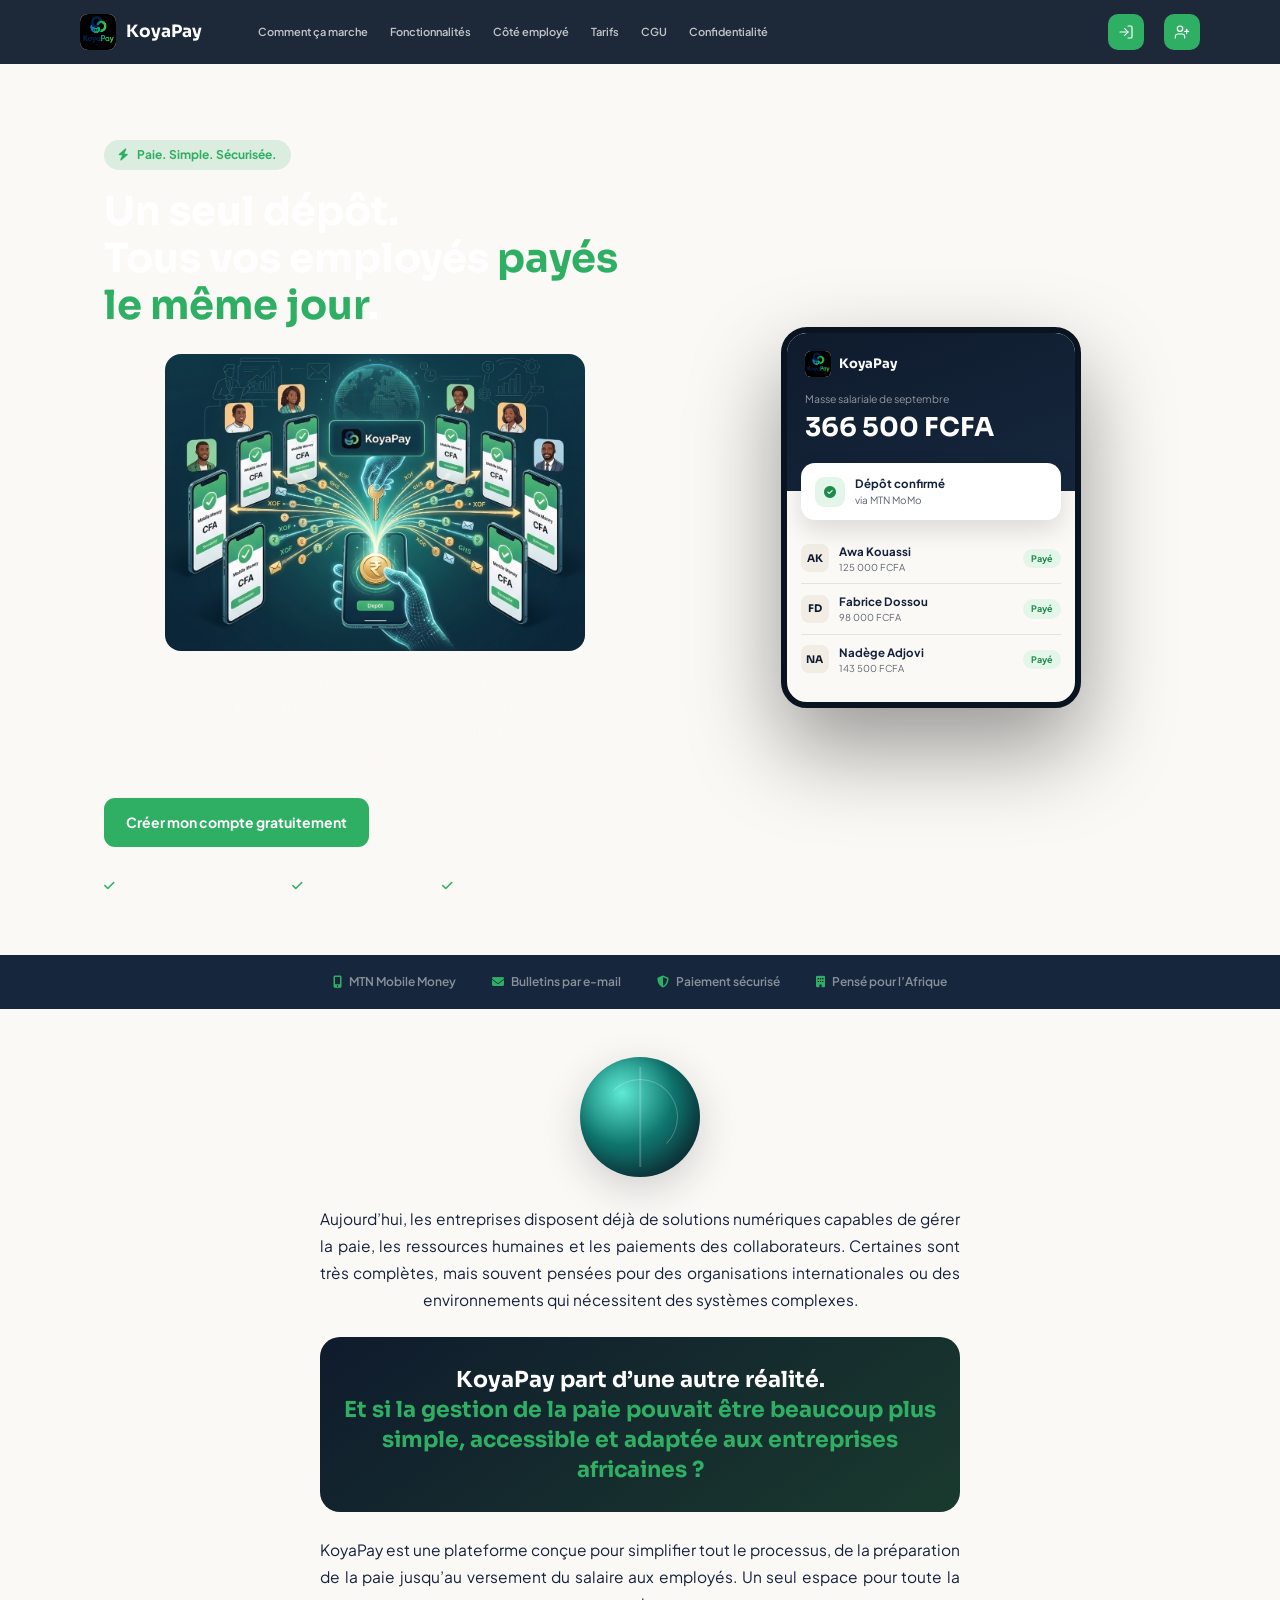
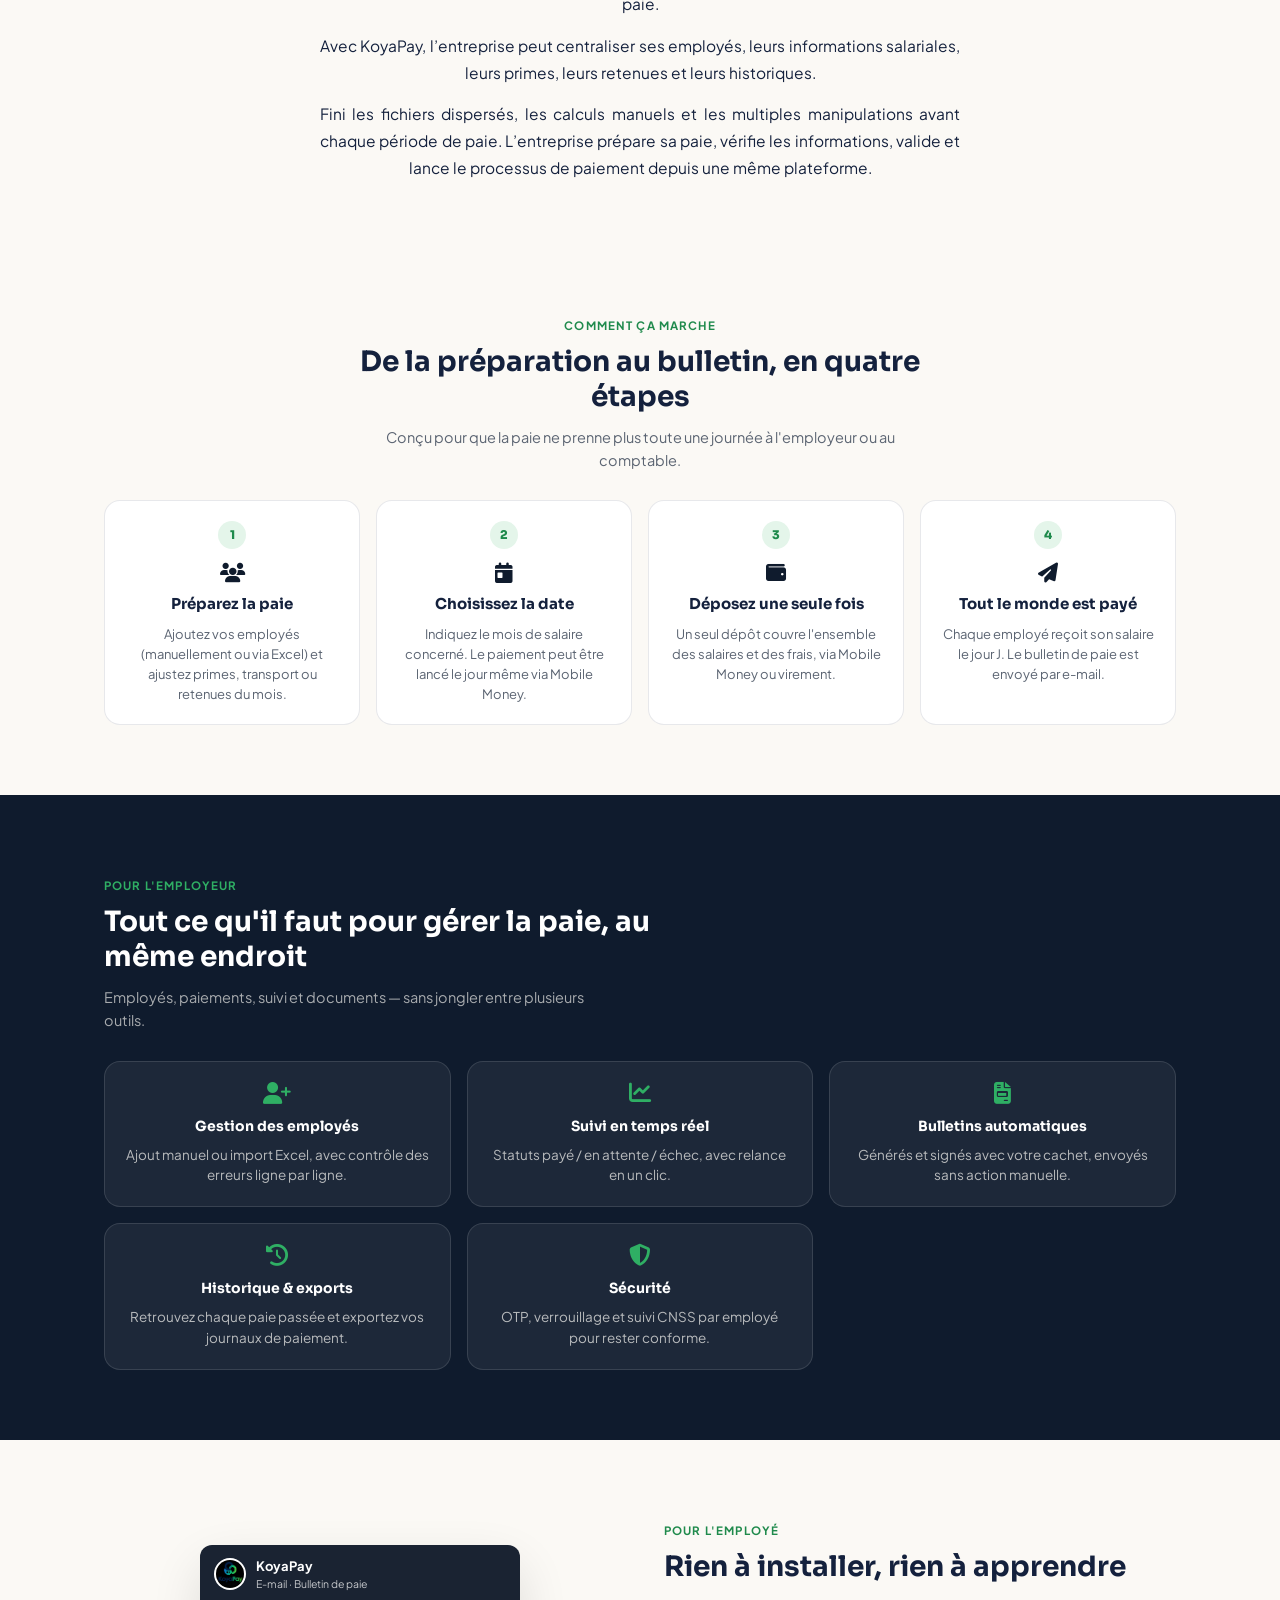
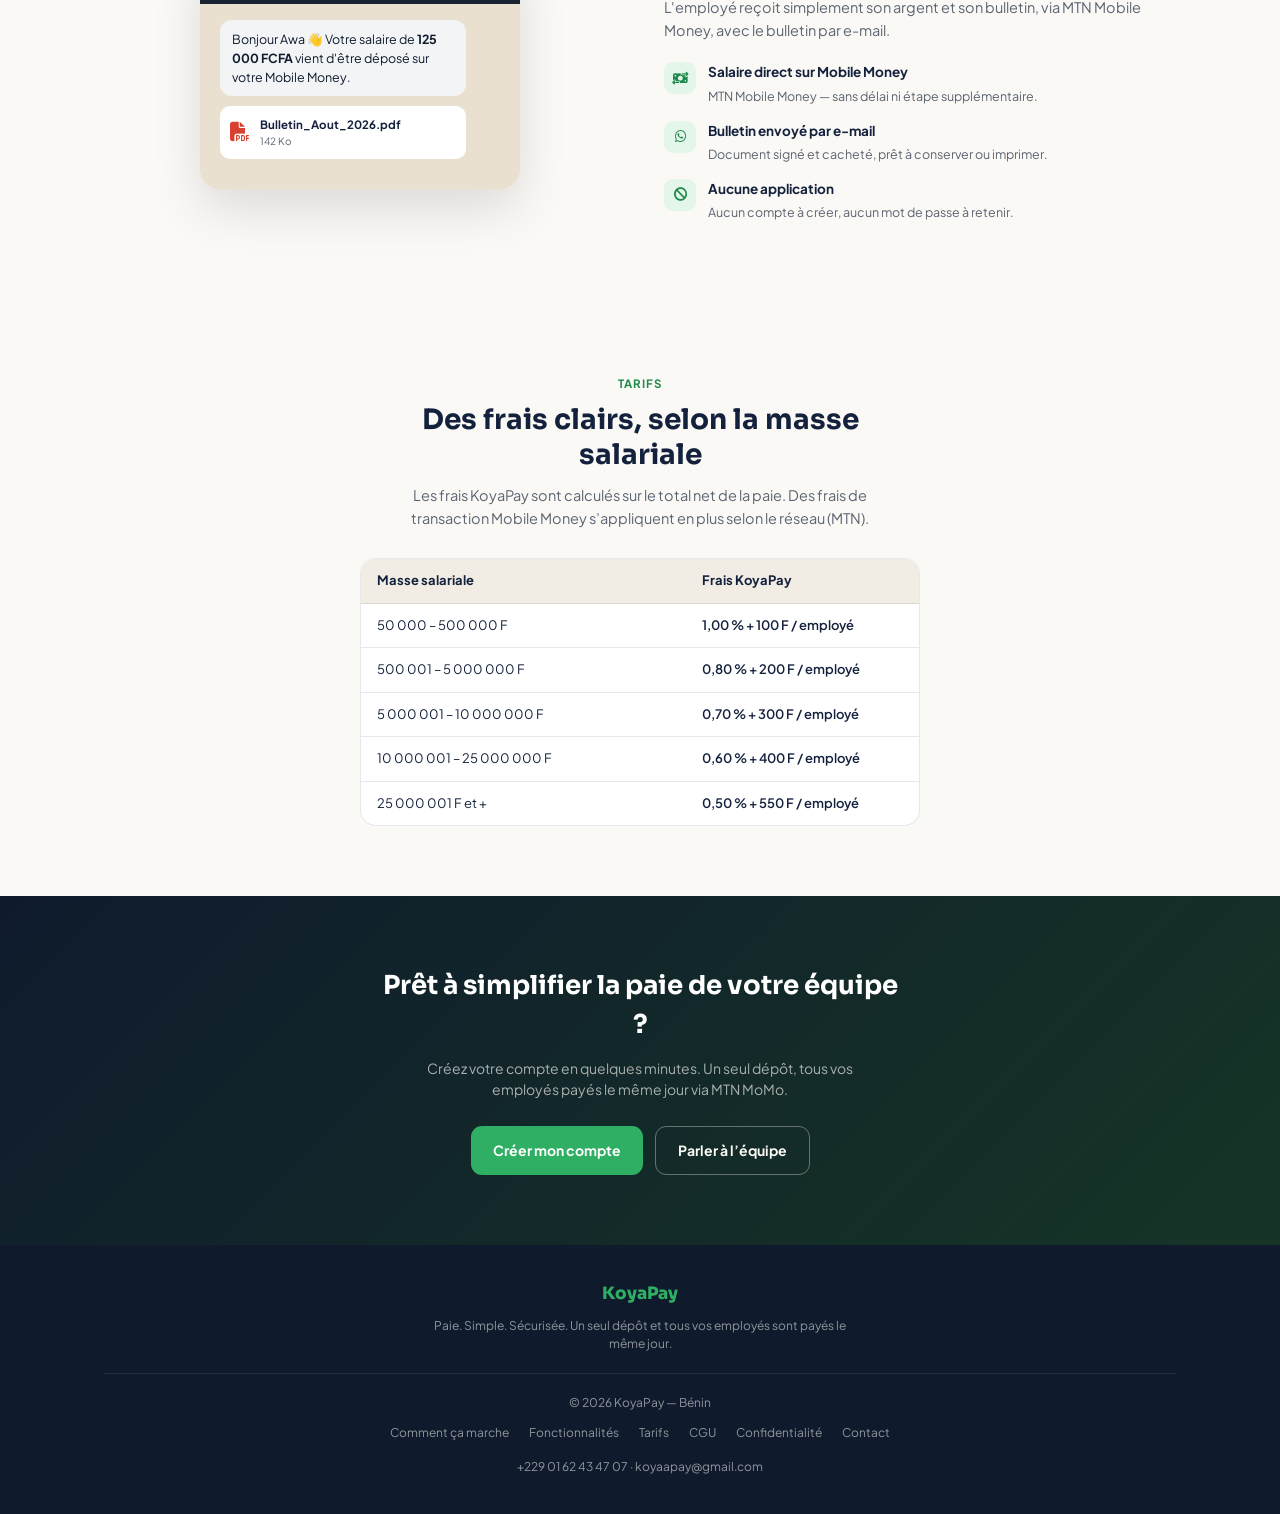
==== index.html @ 44293cdc "index.html" ====
<!DOCTYPE html>
<html lang="fr">
<head>
<meta charset="UTF-8">
<meta name="viewport" content="width=device-width, initial-scale=1.0">
<title>KoyaPay — Paie. Simple. Sécurisée. | Bénin</title>
<meta name="description" content="Un seul dépôt et tous vos employés sont payés le même jour sur Mobile Money. Bulletins de paie envoyés automatiquement par e-mail. MTN, Moov, Celtiis.">
<meta name="theme-color" content="#0F1B2D">
<meta property="og:title" content="KoyaPay — Paie. Simple. Sécurisée.">
<meta property="og:description" content="Un seul dépôt et tous vos employés sont payés le même jour. Bulletin envoyé automatiquement par e-mail.">
<link rel="preconnect" href="https://fonts.googleapis.com">
<link rel="preconnect" href="https://fonts.gstatic.com" crossorigin>
<link href="https://fonts.googleapis.com/css2?family=Plus+Jakarta+Sans:wght@400;500;600;700;800&family=Sora:wght@500;600;700;800&display=swap" rel="stylesheet">
<link rel="stylesheet" href="https://cdnjs.cloudflare.com/ajax/libs/font-awesome/6.5.1/css/all.min.css">
<link rel="stylesheet" href="style.css">
</head>
<body>
<header>
  <div class="wrap nav-row">
    <a href="#" class="nav-brand"><img src="[data-uri]" alt="KoyaPay" class="logo-img"><span>KoyaPay</span></a>
    <nav class="nav-links">
      <a href="#comment">Comment ça marche</a>
      <a href="#fonctionnalites">Fonctionnalités</a>
      <a href="#employes">Côté employé</a>
      <a href="#tarifs">Tarifs</a>
        <a href="https://koyapayapp.vercel.app/cgu">CGU</a>
        <a href="https://koyapayapp.vercel.app/confidentialite">Confidentialité</a>
    </nav>
        <div class="nav-actions">
      <a href="https://koyapayapp.vercel.app/login" class="nav-icon-link" title="Se connecter">
        <svg class="nav-svg" width="16" height="16" viewBox="0 0 24 24" fill="none" stroke="currentColor" stroke-width="1.8" stroke-linecap="round" stroke-linejoin="round" aria-hidden="true">
          <path d="M15 3h4a2 2 0 0 1 2 2v14a2 2 0 0 1-2 2h-4"/>
          <polyline points="10 17 15 12 10 7"/>
          <line x1="15" y1="12" x2="3" y2="12"/>
        </svg>
        <span class="nav-icon-label">Se connecter</span>
      </a>
      <a href="https://koyapayapp.vercel.app/register" class="nav-icon-link" title="Créer un compte">
        <svg class="nav-svg" width="16" height="16" viewBox="0 0 24 24" fill="none" stroke="currentColor" stroke-width="1.8" stroke-linecap="round" stroke-linejoin="round" aria-hidden="true">
          <path d="M16 21v-2a4 4 0 0 0-4-4H6a4 4 0 0 0-4 4v2"/>
          <circle cx="9" cy="7" r="4"/>
          <line x1="19" y1="8" x2="19" y2="14"/>
          <line x1="22" y1="11" x2="16" y2="11"/>
        </svg>
        <span class="nav-icon-label">Créer un compte</span>
      </a>
    </div>
    <button class="burger" id="burgerBtn" aria-label="Menu"><i class="fa-solid fa-bars"></i></button>
  </div>
    <div class="mobile-nav" id="mobileNav">
    <a href="#comment" onclick="closeMobile()">Comment ça marche</a>
    <a href="#fonctionnalites" onclick="closeMobile()">Fonctionnalités</a>
    <a href="#employes" onclick="closeMobile()">Côté employé</a>
    <a href="#tarifs" onclick="closeMobile()">Tarifs</a>
    <a href="https://koyapayapp.vercel.app/cgu" onclick="closeMobile()">CGU</a>
    <a href="https://koyapayapp.vercel.app/confidentialite" onclick="closeMobile()">Confidentialité</a>
    <a href="https://koyapayapp.vercel.app/login" onclick="closeMobile()" class="mobile-icon-link">→ Se connecter</a>
    <a href="https://koyapayapp.vercel.app/register" onclick="closeMobile()" class="mobile-icon-link">+ Créer un compte</a>
  </div>
</header>

<section class="hero">
  <div class="wrap">
    <div class="hero-grid">
      <div>
        <div class="hero-eyebrow"><i class="fa-solid fa-bolt"></i> Paie. Simple. Sécurisée.</div>
        <h1>Un seul dépôt.<br>Tous vos employés <span>payés le même jour</span>.</h1>
        <img src="photoh.jpg" alt="KoyaPay" class="hero-photo"/>
        <p class="lead">KoyaPay simplifie radicalement le paiement des salaires : déposez une seule fois la masse salariale, et chaque employé reçoit son argent sur Mobile Money — avec son bulletin de paie envoyé automatiquement par e-mail.</p>
        <div class="hero-actions">
          <a href="https://koyapayapp.vercel.app/register" class="btn btn-primary">Créer mon compte gratuitement</a>
          <a href="#comment" class="btn btn-outline"><i class="fa-solid fa-play"></i> Voir comment ça marche</a>
        </div>
        <div class="hero-trust">
          <span><i class="fa-solid fa-check"></i> Aucune app côté employé</span>
          <span><i class="fa-solid fa-check"></i> MTN, Moov &amp; Celtiis</span>
          <span><i class="fa-solid fa-check"></i> Bulletins signés auto</span>
        </div>
      </div>
      <div>
        <div class="phone-mock">
          <div class="pm-top">
            <div class="pm-logo"><img src="[data-uri]" alt="" class="logo-img sm"><span>KoyaPay</span></div>
            <div class="pm-label">Masse salariale de septembre</div>
            <div class="pm-amount">366 500 FCFA</div>
          </div>
          <div class="pm-card"><i class="fa-solid fa-circle-check"></i><div><div class="n">Dépôt confirmé</div><div class="s">via MTN MoMo</div></div></div>
          <div class="pm-list">
            <div class="pm-row"><div class="av">AK</div><div class="info"><div class="n">Awa Kouassi</div><div class="s">125 000 FCFA</div></div><span class="pm-badge">Payé</span></div>
            <div class="pm-row"><div class="av">FD</div><div class="info"><div class="n">Fabrice Dossou</div><div class="s">98 000 FCFA</div></div><span class="pm-badge">Payé</span></div>
            <div class="pm-row"><div class="av">NA</div><div class="info"><div class="n">Nadège Adjovi</div><div class="s">143 500 FCFA</div></div><span class="pm-badge">Payé</span></div>
          </div>
        </div>
      </div>
    </div>
  </div>
</section>

<div class="strip">
  <div class="wrap strip-row">
    <span><i class="fa-solid fa-mobile-screen-button"></i> MTN Mobile Money</span>
    <span><i class="fa-solid fa-envelope"></i> Bulletins par e-mail</span>
    <span><i class="fa-solid fa-shield-halved"></i> Paiement sécurisé</span>
    <span><i class="fa-solid fa-building"></i> Pensé pour l’Afrique</span>
  </div>
</div>


<section class="vision" id="projet">
  <div class="wrap">
    <div class="vision-inner">
      <div class="vision-globe" aria-hidden="true"></div>
      <p class="v-block" data-v="1">Aujourd’hui, les entreprises disposent déjà de solutions numériques capables de gérer la paie, les ressources humaines et les paiements des collaborateurs. Certaines sont très complètes, mais souvent pensées pour des organisations internationales ou des environnements qui nécessitent des systèmes complexes.</p>
      <div class="vision-banner reveal">
        <h3>KoyaPay part d’une autre réalité.<br><span>Et si la gestion de la paie pouvait être beaucoup plus simple, accessible et adaptée aux entreprises africaines ?</span></h3>
      </div>
      <p class="v-block" data-v="2">KoyaPay est une plateforme conçue pour simplifier tout le processus, de la préparation de la paie jusqu’au versement du salaire aux employés. Un seul espace pour toute la paie.</p>
      <p class="v-block" data-v="3">Avec KoyaPay, l’entreprise peut centraliser ses employés, leurs informations salariales, leurs primes, leurs retenues et leurs historiques.</p>
      <p class="v-block" data-v="4">Fini les fichiers dispersés, les calculs manuels et les multiples manipulations avant chaque période de paie. L’entreprise prépare sa paie, vérifie les informations, valide et lance le processus de paiement depuis une même plateforme.</p>
    </div>
  </div>
</section>

<section id="comment">
  <div class="wrap">
    <p class="eyebrow">Comment ça marche</p>
    <h2 class="section-title">De la préparation au bulletin, en quatre étapes</h2>
    <p class="section-sub">Conçu pour que la paie ne prenne plus toute une journée à l'employeur ou au comptable.</p>
    <div class="steps">
      <div class="step-card reveal"><div class="step-num">1</div><i class="fa-solid fa-users big"></i><h3>Préparez la paie</h3><p>Ajoutez vos employés (manuellement ou via Excel) et ajustez primes, transport ou retenues du mois.</p></div>
      <div class="step-card reveal"><div class="step-num">2</div><i class="fa-solid fa-calendar-day big"></i><h3>Choisissez la date</h3><p>Indiquez le mois de salaire concerné. Le paiement peut être lancé le jour même via Mobile Money.</p></div>
      <div class="step-card reveal"><div class="step-num">3</div><i class="fa-solid fa-wallet big"></i><h3>Déposez une seule fois</h3><p>Un seul dépôt couvre l'ensemble des salaires et des frais, via Mobile Money ou virement.</p></div>
      <div class="step-card reveal"><div class="step-num">4</div><i class="fa-solid fa-paper-plane big"></i><h3>Tout le monde est payé</h3><p>Chaque employé reçoit son salaire le jour J. Le bulletin de paie est envoyé par e-mail.</p></div>
    </div>
  </div>
</section>

<section class="features-band" id="fonctionnalites">
  <div class="wrap">
    <p class="eyebrow">Pour l'employeur</p>
    <h2 class="section-title">Tout ce qu'il faut pour gérer la paie, au même endroit</h2>
    <p class="section-sub">Employés, paiements, suivi et documents — sans jongler entre plusieurs outils.</p>
    <div class="feat-grid">
      <div class="feat-card reveal"><i class="fa-solid fa-user-plus"></i><h3>Gestion des employés</h3><p>Ajout manuel ou import Excel, avec contrôle des erreurs ligne par ligne.</p></div>
      <div class="feat-card reveal"><i class="fa-solid fa-chart-line"></i><h3>Suivi en temps réel</h3><p>Statuts payé / en attente / échec, avec relance en un clic.</p></div>
      <div class="feat-card reveal"><i class="fa-solid fa-file-invoice"></i><h3>Bulletins automatiques</h3><p>Générés et signés avec votre cachet, envoyés sans action manuelle.</p></div>
      <div class="feat-card reveal"><i class="fa-solid fa-clock-rotate-left"></i><h3>Historique &amp; exports</h3><p>Retrouvez chaque paie passée et exportez vos journaux de paiement.</p></div>
      <div class="feat-card reveal"><i class="fa-solid fa-shield-halved"></i><h3>Sécurité</h3><p>OTP, verrouillage et suivi CNSS par employé pour rester conforme.</p></div>
      
    </div>
  </div>
</section>

<section class="employee-section" id="employes">
  <div class="wrap">
    <div class="reveal">
      <div class="wa-mock email-mock">
        <div class="wh"><img src="[data-uri]" alt="" class="logo-img lg" style="background:#fff;border-radius:50%;padding:2px;"><div><div class="n">KoyaPay</div><div class="s">E-mail · Bulletin de paie</div></div></div>
        <div class="wa-body2">
          <div class="wa-bubble">Bonjour Awa 👋 Votre salaire de <strong>125 000 FCFA</strong> vient d'être déposé sur votre Mobile Money.</div>
          <div class="wa-doc"><i class="fa-solid fa-file-pdf"></i><div><div class="n">Bulletin_Aout_2026.pdf</div><div class="s">142 Ko</div></div></div>
        </div>
      </div>
    </div>
    <div class="reveal">
      <p class="eyebrow">Pour l'employé</p>
      <h2 class="section-title">Rien à installer, rien à apprendre</h2>
      <p class="section-sub">L'employé reçoit simplement son argent et son bulletin, via MTN Mobile Money, avec le bulletin par e-mail.</p>
      <div class="emp-points">
        <div class="emp-point"><i class="fa-solid fa-money-bill-transfer"></i><div><b>Salaire direct sur Mobile Money</b><span>MTN Mobile Money — sans délai ni étape supplémentaire.</span></div></div>
        <div class="emp-point"><i class="fa-brands fa-whatsapp"></i><div><b>Bulletin envoyé par e-mail</b><span>Document signé et cacheté, prêt à conserver ou imprimer.</span></div></div>
        <div class="emp-point"><i class="fa-solid fa-ban"></i><div><b>Aucune application</b><span>Aucun compte à créer, aucun mot de passe à retenir.</span></div></div>
      </div>
    </div>
  </div>
</section>

<section id="tarifs">
  <div class="wrap" style="text-align:center;">
    <p class="eyebrow" style="margin-left:auto;margin-right:auto;">Tarifs</p>
    <h2 class="section-title" style="margin-left:auto;margin-right:auto;">Des frais clairs, selon la masse salariale</h2>
    <p class="section-sub" style="margin-left:auto;margin-right:auto;">Les frais KoyaPay sont calculés sur le total net de la paie. Des frais de transaction Mobile Money s’appliquent en plus selon le réseau (MTN).</p>
    <div style="max-width:560px;margin:28px auto 0;text-align:left;background:#fff;border:1px solid var(--line);border-radius:16px;overflow:hidden;">
      <div style="display:grid;grid-template-columns:1.4fr 1fr;gap:0;font-size:13px;">
        <div style="padding:12px 16px;font-weight:700;background:var(--paper-2);border-bottom:1px solid var(--line);">Masse salariale</div>
        <div style="padding:12px 16px;font-weight:700;background:var(--paper-2);border-bottom:1px solid var(--line);">Frais KoyaPay</div>
        <div style="padding:12px 16px;border-bottom:1px solid var(--line);">50 000 – 500 000 F</div>
        <div style="padding:12px 16px;border-bottom:1px solid var(--line);font-weight:600;">1,00 % + 100 F / employé</div>
        <div style="padding:12px 16px;border-bottom:1px solid var(--line);">500 001 – 5 000 000 F</div>
        <div style="padding:12px 16px;border-bottom:1px solid var(--line);font-weight:600;">0,80 % + 200 F / employé</div>
        <div style="padding:12px 16px;border-bottom:1px solid var(--line);">5 000 001 – 10 000 000 F</div>
        <div style="padding:12px 16px;border-bottom:1px solid var(--line);font-weight:600;">0,70 % + 300 F / employé</div>
        <div style="padding:12px 16px;border-bottom:1px solid var(--line);">10 000 001 – 25 000 000 F</div>
        <div style="padding:12px 16px;border-bottom:1px solid var(--line);font-weight:600;">0,60 % + 400 F / employé</div>
        <div style="padding:12px 16px;">25 000 001 F et +</div>
        <div style="padding:12px 16px;font-weight:600;">0,50 % + 550 F / employé</div>
      </div>
    </div>
    
  </div>
</section>

<section class="cta-band" id="cta">
  <div class="wrap">
    <h2>Prêt à simplifier la paie de votre équipe ?</h2>
    <p>Créez votre compte en quelques minutes. Un seul dépôt, tous vos employés payés le même jour via MTN MoMo.</p>
    <div class="cta-actions">
      <a href="https://koyapayapp.vercel.app/register" class="btn btn-primary">Créer mon compte</a>
      <a href="#" class="btn btn-outline" onclick="openModal(event)">Parler à l’équipe</a>
    </div>
  </div>
</section>

<footer>
  <div class="wrap">
    <div style="text-align:center;margin-bottom:18px;">
      <div class="nav-brand" style="justify-content:center;display:inline-flex;color:#fff;">
        <span style="font-weight:800;color:var(--green);">KoyaPay</span>
      </div>
      <p style="max-width:420px;margin:10px auto 0;text-align:center;">Paie. Simple. Sécurisée. Un seul dépôt et tous vos employés sont payés le même jour.</p>
    </div>
    <div class="foot-row">
      <span>© 2026 KoyaPay — Bénin</span>
      <div class="foot-links">
        <a href="#comment">Comment ça marche</a>
        <a href="#fonctionnalites">Fonctionnalités</a>
        <a href="#tarifs">Tarifs</a>
        <a href="https://koyapayapp.vercel.app/cgu">CGU</a>
        <a href="https://koyapayapp.vercel.app/confidentialite">Confidentialité</a>
        <a href="#" onclick="openModal(event)">Contact</a>
      </div>
    </div>
    <p style="text-align:center;margin-top:16px;font-size:12px;">
      <a href="tel:+2290162434707">+229 01 62 43 47 07</a>
      ·
      <a href="mailto:koyaapay@gmail.com">koyaapay@gmail.com</a>
    </p>
  </div>
</footer>

<div class="modal-overlay" id="contactModal" onclick="if(event.target===this)closeModal()">
  <div class="modal-box">
    <button type="button" class="modal-close" onclick="closeModal()" aria-label="Fermer">✕</button>
    <h3>Parler à l’équipe</h3>
    <p class="modal-sub">Laissez vos coordonnées. On vous recontacte sous 24 h pour une démo ou pour créer votre compte.</p>
    <form id="demoForm" action="https://formspree.io/f/YOUR_FORM_ID" method="POST">
      <div class="form-row" style="display:grid;gap:10px;">
        <input name="name" required placeholder="Votre nom" style="width:100%;padding:12px;border:1px solid var(--line);border-radius:10px;">
        <input name="email" type="email" required placeholder="E-mail" style="width:100%;padding:12px;border:1px solid var(--line);border-radius:10px;">
        <input name="phone" placeholder="Téléphone" style="width:100%;padding:12px;border:1px solid var(--line);border-radius:10px;">
        <textarea name="message" rows="3" placeholder="Message (optionnel)" style="width:100%;padding:12px;border:1px solid var(--line);border-radius:10px;"></textarea>
        <button type="submit" class="btn btn-primary" style="width:100%;">Envoyer</button>
      </div>
    </form>
    <p style="margin-top:14px;font-size:12.5px;color:var(--ink-soft);line-height:1.5;">
      <i class="fa-solid fa-phone"></i> <a href="tel:+2290162434707">+229 01 62 43 47 07</a><br>
      <i class="fa-brands fa-whatsapp"></i> <a href="https://wa.me/2290162434707" target="_blank" rel="noopener">WhatsApp</a><br>
      <i class="fa-solid fa-envelope"></i> <a href="mailto:koyaapay@gmail.com">koyaapay@gmail.com</a>
    </p>
  </div>
</div>



<script src="script.js"></script>


</body>
</html>
---- style.css ----
:root{--navy:#0F1B2D;--navy-2:#16273D;--paper:#FBF9F5;--paper-2:#F1EDE4;--ink:#14213D;--ink-soft:#5B6472;--green:#2FAF64;--green-deep:#1F8A4C;--green-bg:#E4F5EA;--line:rgba(20,33,61,0.1);}
  *{box-sizing:border-box;}
  html{scroll-behavior:smooth;}
  body{margin:0;font-family:'Plus Jakarta Sans',sans-serif;color:var(--ink);background:var(--paper);line-height:1.5;}
  img{max-width:100%;display:block;}
  .wrap{max-width:1120px;margin:0 auto;padding:0 24px;}
  h1,h2,h3{font-family:'Sora',sans-serif;margin:0;}
  a{text-decoration:none;color:inherit;}
  .btn{display:inline-flex;align-items:center;justify-content:center;gap:8px;border:none;border-radius:11px;padding:13px 22px;font-family:'Plus Jakarta Sans',sans-serif;font-size:14px;font-weight:700;cursor:pointer;transition:background .15s,border-color .15s,color .15s,transform .1s;}
  .btn:active{transform:scale(0.98);}
  .btn-primary{background:var(--green);color:#fff;}
  .btn-primary:hover{background:var(--green-deep);}
  .btn-outline{background:transparent;color:var(--paper);border:1.5px solid rgba(251,249,245,0.35);}
  .btn-outline:hover{border-color:var(--green);color:var(--green);}
  section{padding:70px 0;}
  .eyebrow{font-size:11.5px;text-transform:uppercase;letter-spacing:0.1em;color:var(--green-deep);font-weight:700;margin-bottom:10px;}
  .section-title{font-size:28px;font-weight:700;line-height:1.25;max-width:560px;}
  .section-sub{font-size:14.5px;color:var(--ink-soft);max-width:520px;margin-top:12px;line-height:1.6;}
  .logo-img{width:36px;height:36px;object-fit:contain;border-radius:8px;flex-shrink:0;background:#fff;}
  .logo-img.sm{width:26px;height:26px;border-radius:6px;}
  .logo-img.lg{width:32px;height:32px;}
  header{position:sticky;top:0;z-index:30;background:rgba(15,27,45,0.94);backdrop-filter:blur(10px);-webkit-backdrop-filter:blur(10px);}
  .nav-row{display:flex;align-items:center;justify-content:space-between;padding:14px 0;gap:16px;}
  .nav-brand{display:flex;align-items:center;gap:10px;}
  .nav-brand span{font-family:'Sora',sans-serif;font-weight:700;font-size:17px;color:#fff;}
  .nav-links{display:flex;gap:22px;margin-left:40px;flex:1;}
  .nav-links a{color:rgba(251,249,245,0.75);font-size:12.5px;font-weight:600;}
  .nav-links a:hover{color:#fff;}
  .nav-actions{display:flex;gap:10px;align-items:center;}
  .nav-actions .btn{padding:10px 18px;font-size:13px;}
  .nav-login{color:rgba(251,249,245,0.85);font-size:12.5px;font-weight:700;}
  .nav-login:hover{color:var(--green);}
  .burger{display:none;background:none;border:none;color:#fff;font-size:20px;cursor:pointer;padding:6px;}
  .mobile-nav{display:none;background:var(--navy-2);padding:12px 24px 20px;flex-direction:column;gap:4px;}
  .mobile-nav.open{display:flex;}
  .mobile-nav a{color:rgba(251,249,245,0.85);font-size:14px;font-weight:600;padding:12px 0;border-bottom:1px solid rgba(255,255,255,0.06);}
  .mobile-nav a:last-child{border-bottom:none;}
  .mobile-nav .btn{margin-top:10px;width:100%;}
  .hero{background:linear-gradient(165deg,var(--navy) 0%,var(--navy-2) 55%,#1a3a2e 130%,url'photoh.jpg');background-size:cover;background-position:center bottom;background-repeat:no-repeat;color:#fff;padding:76px 0 60px;overflow:hidden;}
  .hero-grid{display:grid;grid-template-columns:1.05fr 0.95fr;gap:40px;align-items:center;}
  .hero-eyebrow{display:inline-flex;align-items:center;gap:8px;background:rgba(47,175,100,0.16);color:var(--green);border-radius:20px;padding:6px 14px;font-size:12px;font-weight:700;margin-bottom:18px;}
  .hero h1{font-size:40px;line-height:1.18;margin-bottom:16px;}
  .hero h1 span{color:var(--green);}
  .hero p.lead{font-size:15.5px;color:rgba(251,249,245,0.75);line-height:1.7;max-width:480px;margin-bottom:26px;}
  .hero-actions{display:flex;gap:12px;flex-wrap:wrap;margin-bottom:30px;}
  .hero-trust{display:flex;gap:22px;font-size:12px;color:rgba(251,249,245,0.55);flex-wrap:wrap;}
  .hero-trust span{display:flex;align-items:center;gap:6px;}
  .hero-trust i{color:var(--green);}
  .hero-photo{display:block;width:100%;max-width:420px;margin:24px auto 0;border-radius:16px;object-fit:cover;}
  .phone-mock{background:var(--paper);border-radius:26px;padding:0;box-shadow:0 40px 90px rgba(0,0,0,0.4);overflow:hidden;margin:0 auto;max-width:300px;border:6px solid #0a1420;}
  .phone-mock .pm-top{background:linear-gradient(160deg,var(--navy),var(--navy-2));color:#fff;padding:18px 18px 44px;position:relative;}
  .phone-mock .pm-top .pm-logo{display:flex;align-items:center;gap:8px;margin-bottom:14px;}
  .phone-mock .pm-top .pm-logo span{font-family:'Sora',sans-serif;font-weight:700;font-size:13px;}
  .phone-mock .pm-top .pm-label{font-size:10.5px;color:rgba(251,249,245,0.55);}
  .phone-mock .pm-top .pm-amount{font-family:'Sora',sans-serif;font-size:26px;font-weight:700;margin-top:2px;}
  .pm-card{background:#fff;margin:-28px 14px 14px;border-radius:14px;padding:12px 14px;box-shadow:0 10px 24px rgba(0,0,0,0.12);display:flex;align-items:center;gap:10px;position:relative;}
  .pm-card i{width:30px;height:30px;border-radius:9px;background:var(--green-bg);color:var(--green-deep);display:flex;align-items:center;justify-content:center;font-size:12px;}
  .pm-card .n{font-size:11.5px;font-weight:700;color:var(--ink);}
  .pm-card .s{font-size:10px;color:var(--ink-soft);}
  .pm-list{padding:0 14px 18px;}
  .pm-row{display:flex;align-items:center;gap:10px;padding:9px 0;border-bottom:1px solid var(--line);}
  .pm-row:last-child{border-bottom:none;}
  .pm-row .av{width:28px;height:28px;border-radius:8px;background:var(--paper-2);display:flex;align-items:center;justify-content:center;font-family:'Sora',sans-serif;font-weight:700;font-size:10.5px;color:var(--navy);}
  .pm-row .info{flex:1;}
  .pm-row .info .n{font-size:11.5px;font-weight:700;color:var(--ink);}
  .pm-row .info .s{font-size:9.5px;color:var(--ink-soft);}
  .pm-badge{font-size:9px;font-weight:700;background:var(--green-bg);color:var(--green-deep);padding:3px 8px;border-radius:10px;}
  .strip{background:var(--navy-2);padding:18px 0;}
  .strip-row{display:flex;justify-content:center;gap:36px;flex-wrap:wrap;color:rgba(251,249,245,0.5);font-size:12px;font-weight:600;}
  .strip-row span{display:flex;align-items:center;gap:7px;}
  .strip-row i{color:var(--green);}
  .steps{display:grid;grid-template-columns:repeat(4,1fr);gap:16px;margin-top:40px;}
  .step-card{background:#fff;border:1px solid var(--line);border-radius:16px;padding:22px 18px;text-align:center;}
  .step-num{font-family:'Sora',sans-serif;font-size:12px;font-weight:800;color:var(--green-deep);background:var(--green-bg);width:26px;height:26px;border-radius:8px;display:flex;align-items:center;justify-content:center;margin:0 auto 14px;}
  .step-card i.big{font-size:20px;color:var(--navy);margin:0 auto 10px;display:block;width:fit-content;}
  .step-card h3{font-size:14.5px;margin-bottom:6px;}
  .step-card p{font-size:12.5px;color:var(--ink-soft);line-height:1.6;margin:0;}
  .features-band{background:var(--navy);color:#fff;}
  .features-band .eyebrow{color:var(--green);}
  .features-band .section-sub{color:rgba(251,249,245,0.65);}
  .feat-grid{display:grid;grid-template-columns:repeat(3,1fr);gap:16px;margin-top:36px;}
  .feat-card{background:rgba(255,255,255,0.05);border:1px solid rgba(255,255,255,0.08);border-radius:16px;padding:20px;text-align:center;}
  .feat-card i{font-size:18px;color:var(--green);margin:0 auto 12px;display:block;width:fit-content;}
  .feat-card h3{font-size:14px;margin-bottom:6px;}
  .feat-card p{font-size:12.5px;color:rgba(251,249,245,0.6);line-height:1.6;margin:0;}
  .employee-section .wrap{display:grid;grid-template-columns:1fr 1fr;gap:48px;align-items:center;}
  .wa-mock{background:#E9E0CF;border-radius:20px;padding:16px;box-shadow:0 20px 50px rgba(0,0,0,0.12);max-width:320px;margin:0 auto;}
  .wa-mock .wh{background:#128C3E;color:#fff;border-radius:12px 12px 0 0;padding:12px 14px;display:flex;align-items:center;gap:10px;margin:-16px -16px 0;}
  .wa-mock .wh .n{font-size:13px;font-weight:700;}
  .wa-mock .wh .s{font-size:10.5px;color:rgba(255,255,255,0.75);}
  .wa-body2{padding:16px 4px 4px;}
  .wa-bubble{background:#DCF3D1;border-radius:10px 10px 10px 2px;padding:10px 12px;font-size:12.5px;line-height:1.5;margin-bottom:10px;max-width:88%;color:var(--ink);}
  .wa-doc{background:#fff;border-radius:10px;padding:10px;display:flex;gap:10px;align-items:center;max-width:88%;margin-bottom:10px;}
  .wa-doc i{font-size:20px;color:#D8412F;}
  .wa-doc .n{font-size:11.5px;font-weight:700;color:var(--ink);}
  .wa-doc .s{font-size:10px;color:var(--ink-soft);}
  .emp-points{margin-top:20px;display:flex;flex-direction:column;gap:14px;}
  .emp-point{display:flex;gap:12px;align-items:flex-start;}
  .emp-point i{width:32px;height:32px;border-radius:9px;background:var(--green-bg);color:var(--green-deep);display:flex;align-items:center;justify-content:center;font-size:13px;flex-shrink:0;}
  .emp-point b{display:block;font-size:13.5px;}
  .emp-point span{font-size:12.5px;color:var(--ink-soft);line-height:1.5;}
  .pricing-table{background:#fff;border:1px solid var(--line);border-radius:18px;overflow:hidden;margin-top:36px;}
  table{width:100%;border-collapse:collapse;font-size:13.5px;}
  thead th{text-align:left;background:var(--paper-2);font-size:11px;text-transform:uppercase;letter-spacing:0.05em;color:var(--ink-soft);padding:14px 20px;}
  tbody td{padding:16px 20px;border-top:1px solid var(--line);}
  tbody td:first-child{font-weight:700;}
  tbody td:last-child{color:var(--green-deep);font-weight:700;text-align:right;}
  .pricing-examples{display:flex;gap:12px;margin-top:16px;flex-wrap:wrap;}
  .pex{flex:1;min-width:170px;background:var(--paper-2);border-radius:12px;padding:14px 16px;}
  .pex .a{font-family:'Sora',sans-serif;font-weight:700;font-size:15px;}
  .pex .b{font-size:11.5px;color:var(--ink-soft);margin-top:2px;}
  .pex .f{font-size:12px;color:var(--green-deep);font-weight:700;margin-top:6px;}
  .cta-band{background:linear-gradient(135deg,var(--navy) 0%,#163526 100%);color:#fff;text-align:center;padding:70px 0;}
  .cta-band h2{font-size:26px;max-width:520px;margin:0 auto 14px;}
  .cta-band p{font-size:14px;color:rgba(251,249,245,0.65);max-width:440px;margin:0 auto 26px;}
  .cta-actions{display:flex;gap:12px;justify-content:center;flex-wrap:wrap;}
  footer{background:var(--navy);color:rgba(251,249,245,0.55);padding:36px 0 26px;font-size:12px;}
  .foot-brand{display:flex;align-items:center;justify-content:center;gap:8px;color:#fff;font-family:'Sora',sans-serif;font-weight:700;font-size:14px;}
  .foot-row{display:flex;flex-direction:column;align-items:center;gap:12px;border-top:1px solid rgba(255,255,255,0.08);padding-top:20px;margin-top:20px;}
  .foot-links{display:flex;justify-content:center;gap:20px;flex-wrap:wrap;}
  .foot-links a:hover{color:var(--green);}
  .modal-overlay{display:none;position:fixed;inset:0;background:rgba(15,27,45,0.65);align-items:center;justify-content:center;z-index:50;padding:20px;backdrop-filter:blur(4px);}
  .modal-overlay.open{display:flex;}
  .modal-box{background:#fff;border-radius:18px;padding:28px 24px;width:100%;max-width:420px;box-shadow:0 30px 80px rgba(0,0,0,0.3);position:relative;}
  .modal-box h3{font-size:18px;margin-bottom:6px;}
  .modal-box .modal-sub{font-size:13px;color:var(--ink-soft);margin-bottom:18px;line-height:1.5;}
  .modal-close{position:absolute;top:14px;right:14px;width:32px;height:32px;border:none;background:var(--paper-2);border-radius:8px;cursor:pointer;color:var(--ink-soft);font-size:14px;}
  .form-group{margin-bottom:14px;}
  .form-group label{display:block;font-size:12px;font-weight:600;margin-bottom:5px;}
  .form-group input,.form-group select{width:100%;border:1px solid var(--line);background:#fff;border-radius:10px;padding:11px 12px;font-size:14px;font-family:'Plus Jakarta Sans',sans-serif;color:var(--ink);outline:none;}
  .form-group input:focus,.form-group select:focus{border-color:var(--green);box-shadow:0 0 0 3px rgba(47,175,100,0.15);}
  .form-row{display:grid;grid-template-columns:1fr 1fr;gap:12px;}
  .form-success{display:none;text-align:center;padding:20px 10px;}
  .form-success.show{display:block;}
  .form-success i{font-size:42px;color:var(--green);margin-bottom:12px;}
  .form-success h4{font-family:'Sora',sans-serif;font-size:17px;margin-bottom:6px;}
  .form-success p{font-size:13.5px;color:var(--ink-soft);line-height:1.5;}
  .contact-info{margin-top:16px;padding-top:16px;border-top:1px solid var(--line);font-size:12.5px;color:var(--ink-soft);}
  .contact-info p{margin:6px 0;display:flex;align-items:center;gap:8px;}
  .contact-info i{color:var(--green);width:16px;}
  .contact-info a{color:var(--ink);font-weight:600;}
  .contact-info a:hover{color:var(--green);}
  
  .reveal.in{opacity:1;transform:translateY(0);}
  
  /* Vision / projet */
  .vision{background:var(--paper);padding:48px 0 40px;overflow:hidden;}
  .vision-inner{max-width:720px;margin:0 auto;text-align:center;}
  .vision-globe{width:120px;height:120px;margin:0 auto 28px;border-radius:50%;background:radial-gradient(circle at 35% 30%,#5eead4,#0f766e 45%,#0f1b2d 100%);box-shadow:0 12px 40px rgba(15,27,45,0.18),inset -8px -8px 20px rgba(0,0,0,0.25);position:relative;}
  .vision-globe::after{content:"";position:absolute;inset:18%;border:1.5px solid rgba(255,255,255,0.25);border-radius:50%;border-left-color:transparent;border-bottom-color:transparent;}
  .vision-globe::before{content:"";position:absolute;left:50%;top:8%;bottom:8%;width:1.5px;background:rgba(255,255,255,0.2);transform:translateX(-50%);}
  .vision p.v-block{font-size:15.5px;line-height:1.75;color:var(--ink);text-align:justify;text-align-last:center;margin:0 auto 14px;max-width:640px;opacity:1!important;transform:none!important;}
  .vision p.v-block.on{opacity:1;transform:none;}
  .vision-banner{margin:24px auto;padding:28px 22px;border-radius:20px;background:linear-gradient(145deg,var(--navy),#1a3a2e);color:#fff;max-width:640px;opacity:1!important;}
  .vision-banner h3{font-family:Sora,sans-serif;font-size:22px;line-height:1.35;font-weight:700;text-align:center;margin:0;}
  .vision-banner h3 span{color:var(--green);}
  #comment .wrap{text-align:center;}
  #comment .section-title,#comment .section-sub,#comment .eyebrow{margin-left:auto;margin-right:auto;text-align:center;}
  #comment .section-sub{max-width:520px;}

  @media (max-width:900px){.hero-grid{grid-template-columns:1fr;}.hero-grid>div:first-child{text-align:center;}.hero h1{font-size:32px;}.hero p.lead{margin-left:auto;margin-right:auto;}.hero-actions,.hero-trust{justify-content:center;}.employee-section .wrap{grid-template-columns:1fr;}.steps{grid-template-columns:1fr 1fr;}}
  @media (max-width:820px){.nav-links{display:none;}.burger{display:block;}.nav-actions .btn-outline{display:none;}}
  @media (max-width:640px){section{padding:52px 0;}.wrap{padding:0 20px;}.section-title{font-size:23px;}.steps,.feat-grid{gap:14px;}.step-card,.feat-card{padding:18px 16px;}.nav-row{padding:10px 0;}.nav-brand span{font-size:15px;}.nav-actions .btn{padding:8px 14px;font-size:12px;}.form-row{grid-template-columns:1fr;}}
  @media (max-width:560px){.steps{grid-template-columns:1fr;}.feat-grid{grid-template-columns:1fr;}}
  @media (max-width:480px){.wrap{padding:0 16px;}.hero{padding:56px 0 48px;}.hero h1{font-size:28px;}}


  /* Animations au scroll (contenu visible même si JS lent) */
  .reveal {
    opacity: 0;
    transform: translateY(22px);
    transition: opacity 0.65s ease, transform 0.65s ease;
  }
  .reveal.on {
    opacity: 1;
    transform: none;
  }
  .v-block {
    opacity: 0;
    transform: translateY(22px);
    transition: opacity 0.7s ease, transform 0.7s ease;
  }
  .v-block.on {
    opacity: 1;
    transform: none;
  }
  .steps {
    display: grid;
    grid-template-columns: repeat(4, 1fr);
    gap: 16px;
    margin-top: 28px;
    text-align: left;
  }
  .feat-grid {
    display: grid;
    grid-template-columns: repeat(3, 1fr);
    gap: 16px;
    margin-top: 28px;
  }
  .step-card, .feat-card {
    background: #fff;
    border: 1px solid var(--line);
    border-radius: 16px;
    padding: 20px 18px;
  }
  .features-band .feat-card {
    background: rgba(255,255,255,0.06);
    border-color: rgba(255,255,255,0.12);
    color: #fff;
  }
  .features-band .feat-card h3 { color: #fff; margin: 10px 0 8px; }
  .features-band .feat-card p { color: rgba(251,249,245,0.7); font-size: 13.5px; line-height: 1.55; }
  .features-band .feat-card i { color: var(--green); font-size: 22px; }
  .step-card h3 { margin: 10px 0 8px; font-size: 15px; }
  .step-card p { font-size: 13px; color: var(--ink-soft); line-height: 1.55; }
  .step-card .big { font-size: 22px; color: var(--navy); margin-top: 6px; }
  .step-num {
    width: 28px; height: 28px; border-radius: 50%;
    background: var(--green-bg, #e8f8ef); color: var(--green-deep, #1E7A64);
    display: inline-flex; align-items: center; justify-content: center;
    font-size: 12px; font-weight: 800;
  }
  @media (max-width: 900px) {
    .steps { grid-template-columns: 1fr 1fr; }
    .feat-grid { grid-template-columns: 1fr 1fr; }
  }
  @media (max-width: 640px) {
    .steps, .feat-grid { grid-template-columns: 1fr; }
  }
  /* Si pas de JS au bout de 1.2s, tout apparaît quand même */
  html.no-anim .reveal, html.no-anim .v-block {
    opacity: 1 !important;
    transform: none !important;
  }


  .email-mock .wh, .wa-mock .wh {
    background: #1a2332 !important;
  }
  .email-mock .wa-bubble, .wa-mock .wa-bubble {
    background: #f3f4f6 !important;
    color: #0f1b2d !important;
    border-radius: 12px !important;
  }

/* Nav actions icons */
.nav-actions{display:flex;align-items:center;gap:20px;flex-shrink:0;}
.nav-icon-link{display:inline-flex;align-items:center;justify-content:center;width:36px;height:36px;padding:0;background:#2FAF64;color:#fff;border-radius:10px;text-decoration:none;border:none;flex-shrink:0;transition:background .15s;}
.nav-icon-link:hover{background:#1F8A4C;color:#fff;}
.nav-icon-link svg,.nav-icon-link .nav-svg{width:16px!important;height:16px!important;display:block;stroke:#fff;fill:none;}
.nav-icon-link .nav-icon-label{display:none!important;}
.nav-links a{font-size:11px;}
.mobile-icon-link{display:flex;align-items:center;gap:8px;font-size:13px;font-weight:500;color:rgba(251,249,245,.85);}
@media (max-width:820px){
  .nav-links{display:none;}
  .burger{display:block;}
  .nav-actions{display:flex;gap:12px;margin-left:auto;margin-right:4px;}
  .nav-icon-link{width:auto;height:auto;min-width:44px;padding:6px 8px;flex-direction:column;gap:2px;background:transparent;}
  .nav-icon-link .nav-icon-label{display:block!important;font-size:8px;font-weight:500;color:rgba(251,249,245,.55);white-space:nowrap;}
  .nav-icon-link svg,.nav-icon-link .nav-svg{width:15px!important;height:15px!important;stroke:rgba(251,249,245,.9);}
}
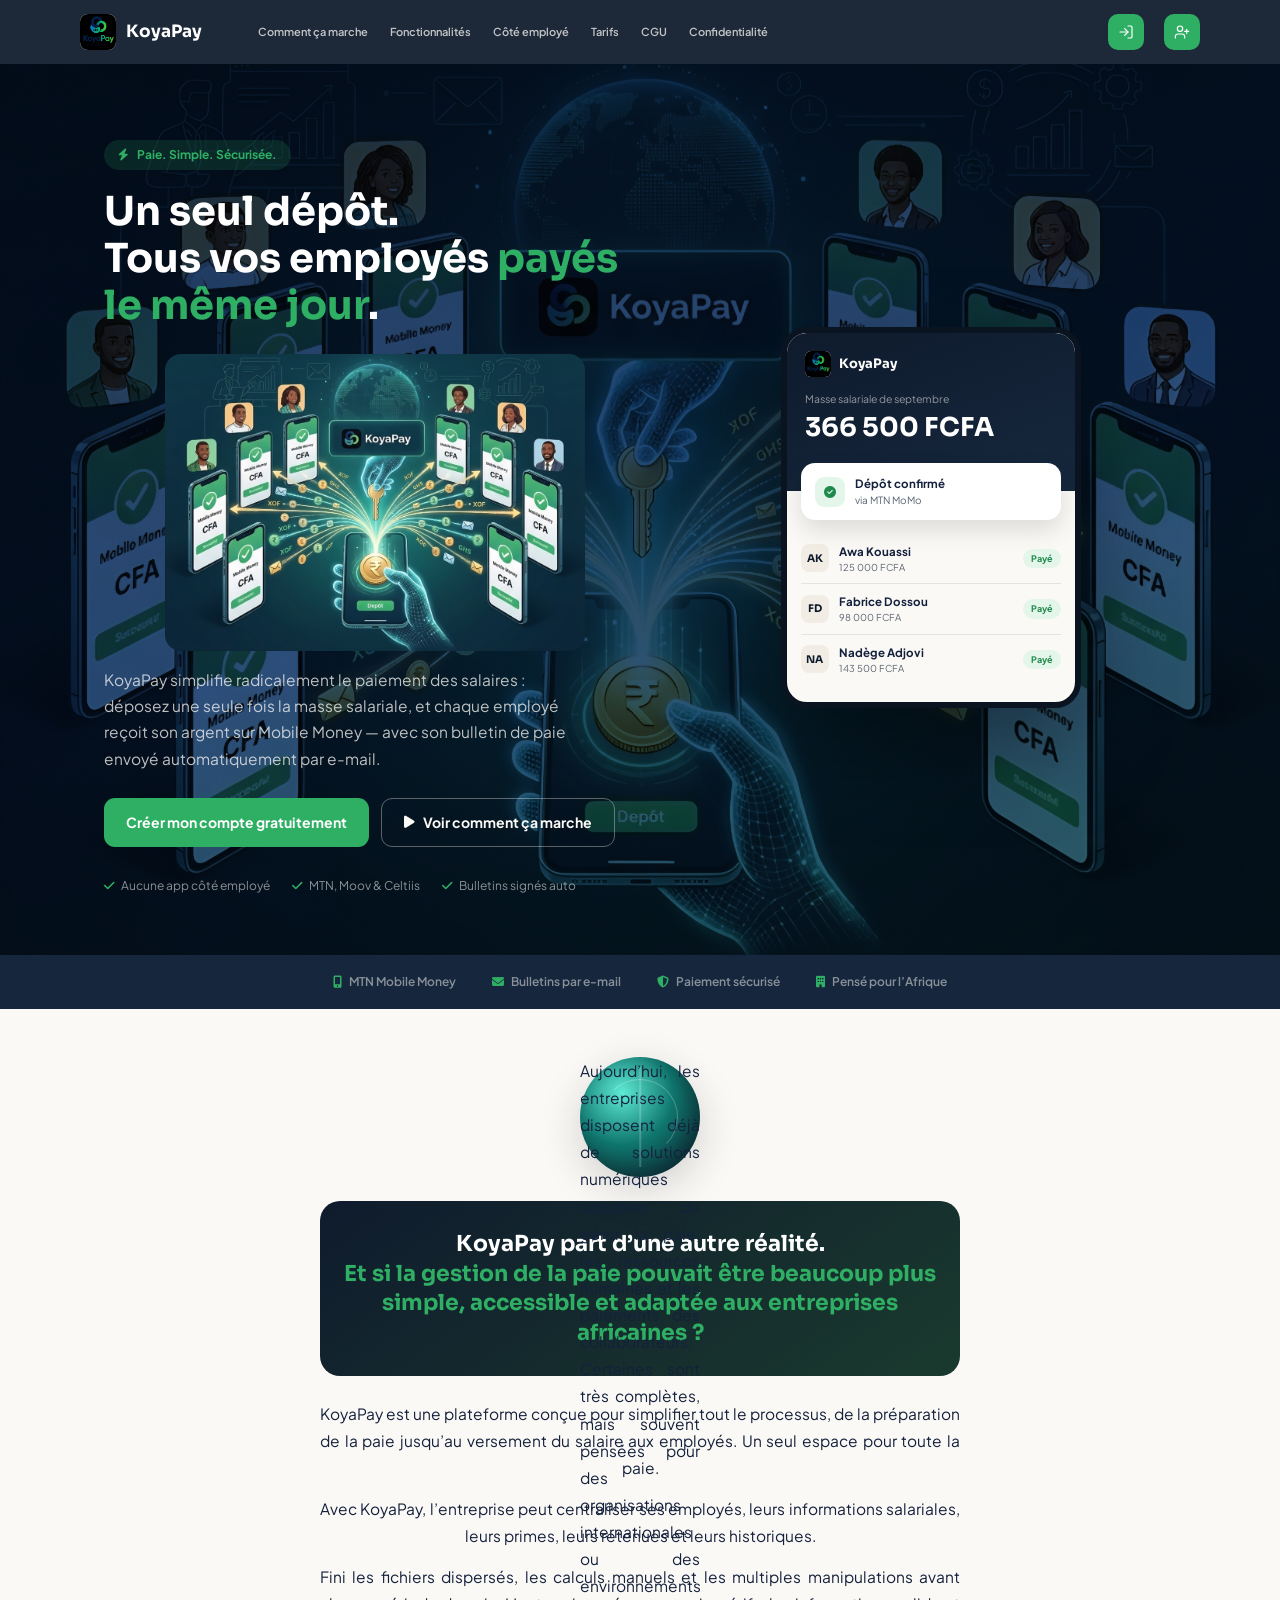
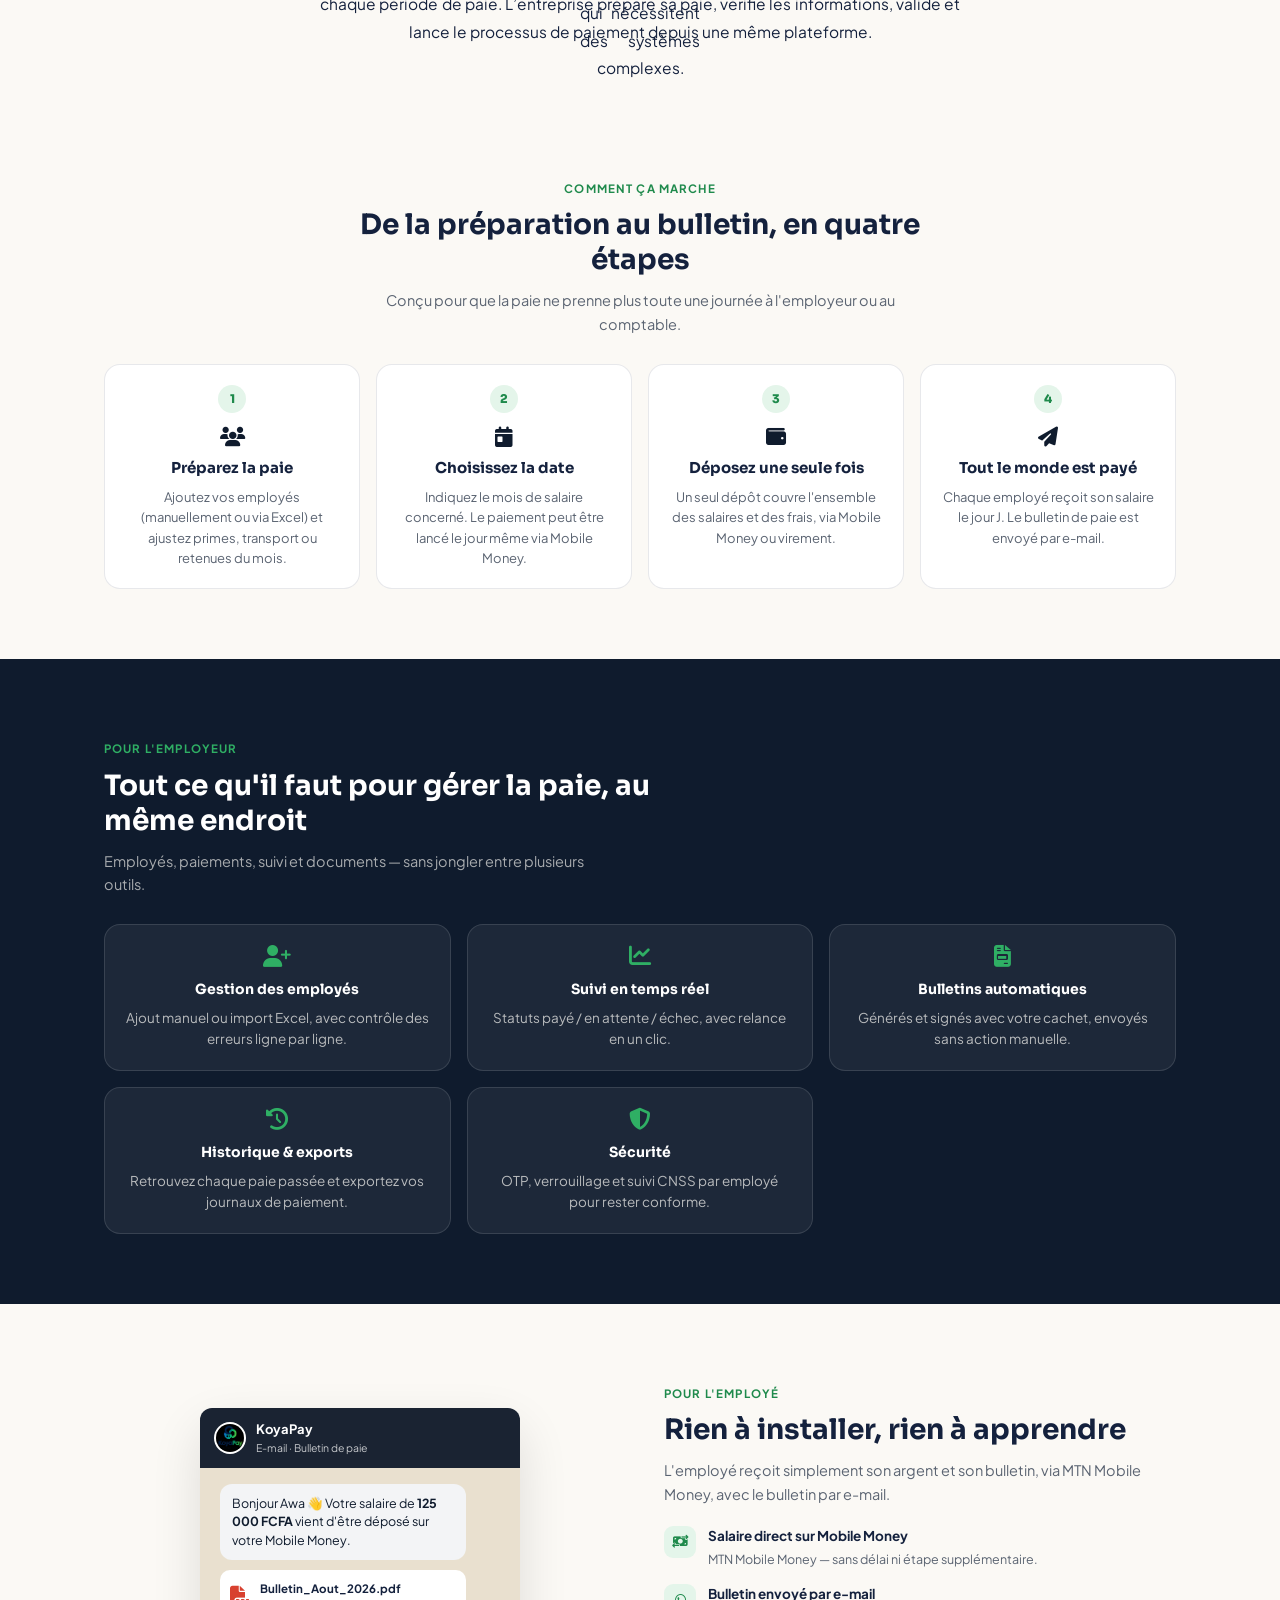
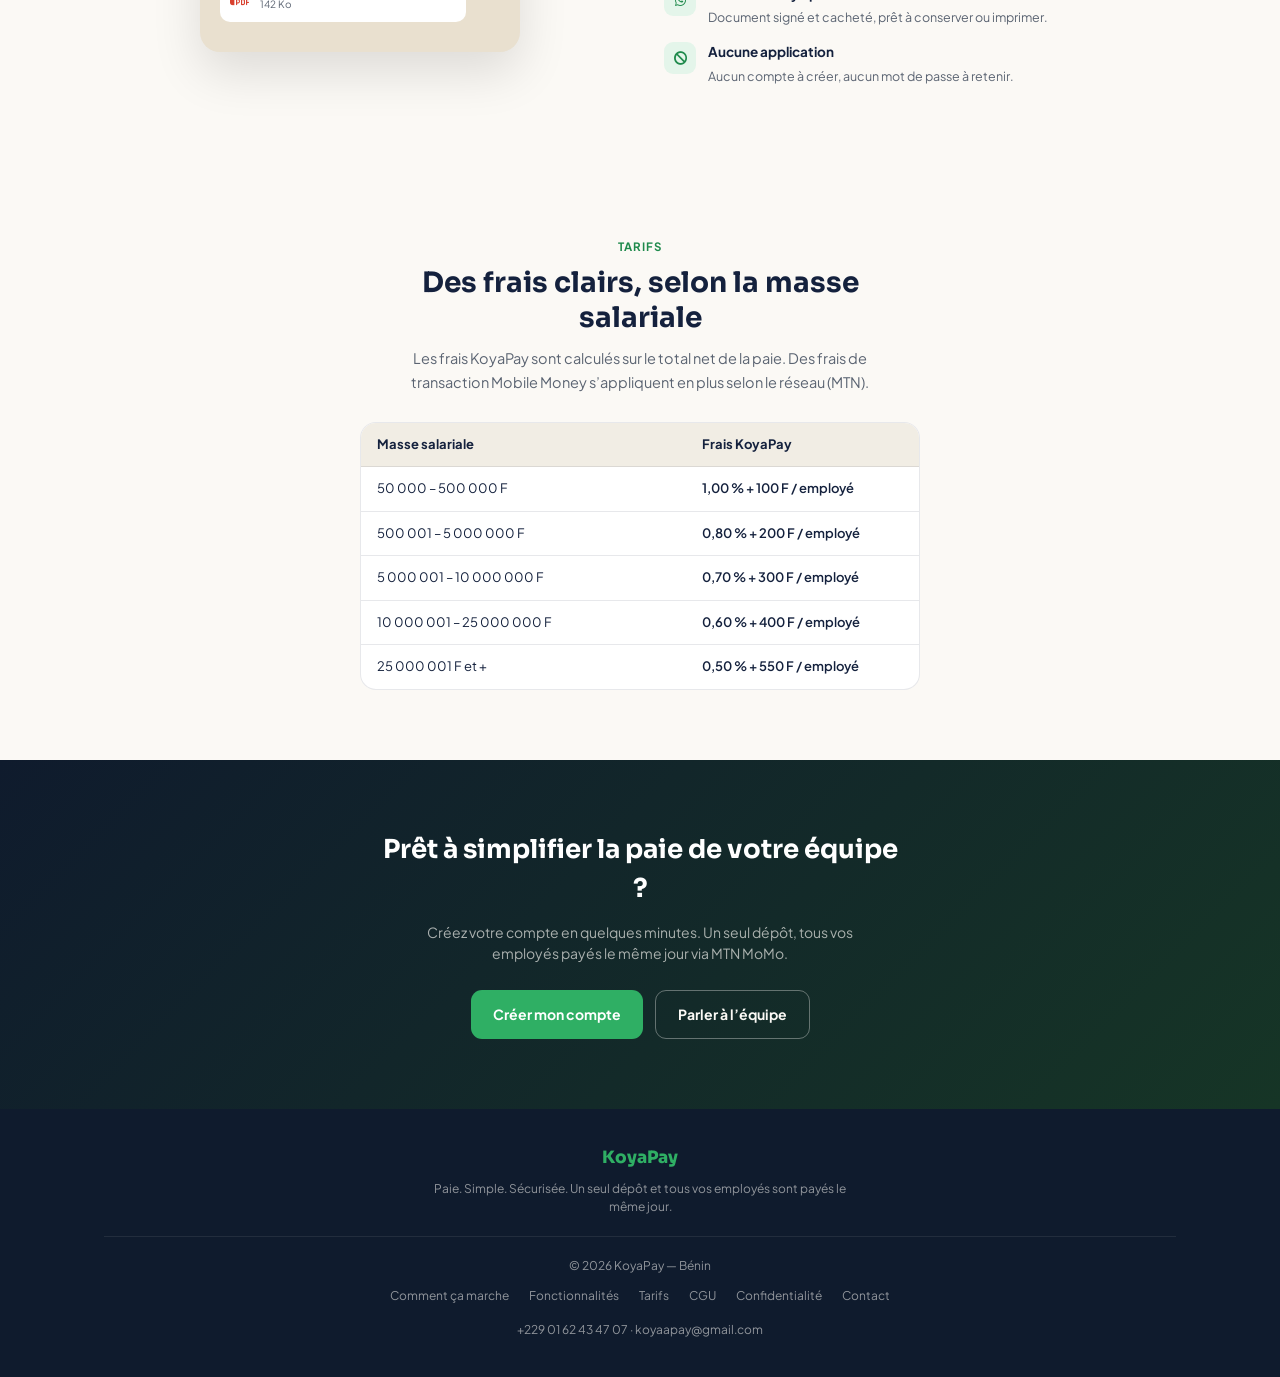
==== commit 8ac79bfe: "index.html" ====
--- a/index.html
+++ b/index.html
@@ -109,8 +109,7 @@
 <section class="vision" id="projet">
   <div class="wrap">
     <div class="vision-inner">
-      <div class="vision-globe" aria-hidden="true"></div>
-      <p class="v-block" data-v="1">Aujourd’hui, les entreprises disposent déjà de solutions numériques capables de gérer la paie, les ressources humaines et les paiements des collaborateurs. Certaines sont très complètes, mais souvent pensées pour des organisations internationales ou des environnements qui nécessitent des systèmes complexes.</p>
+      <p class="v-block vision-globe" data-v="1">Aujourd’hui, les entreprises disposent déjà de solutions numériques capables de gérer la paie, les ressources humaines et les paiements des collaborateurs. Certaines sont très complètes, mais souvent pensées pour des organisations internationales ou des environnements qui nécessitent des systèmes complexes.</p>
       <div class="vision-banner reveal">
         <h3>KoyaPay part d’une autre réalité.<br><span>Et si la gestion de la paie pouvait être beaucoup plus simple, accessible et adaptée aux entreprises africaines ?</span></h3>
       </div>
--- a/style.css
+++ b/style.css
@@ -36,7 +36,7 @@
   .mobile-nav a{color:rgba(251,249,245,0.85);font-size:14px;font-weight:600;padding:12px 0;border-bottom:1px solid rgba(255,255,255,0.06);}
   .mobile-nav a:last-child{border-bottom:none;}
   .mobile-nav .btn{margin-top:10px;width:100%;}
-  .hero{background:linear-gradient(165deg,var(--navy) 0%,var(--navy-2) 55%,#1a3a2e 130%,url'photoh.jpg');background-size:cover;background-position:center bottom;background-repeat:no-repeat;color:#fff;padding:76px 0 60px;overflow:hidden;}
+  .hero{background-image:url('photoh.jpg'),linear-gradient(165deg,var(--navy) 0%,var(--navy-2) 55%,#1a3a2e 130%);background-blend-mode:overlay;background-size:cover;background-position:center bottom;background-repeat:no-repeat;color:#fff;padding:76px 0 60px;overflow:hidden;}
   .hero-grid{display:grid;grid-template-columns:1.05fr 0.95fr;gap:40px;align-items:center;}
   .hero-eyebrow{display:inline-flex;align-items:center;gap:8px;background:rgba(47,175,100,0.16);color:var(--green);border-radius:20px;padding:6px 14px;font-size:12px;font-weight:700;margin-bottom:18px;}
   .hero h1{font-size:40px;line-height:1.18;margin-bottom:16px;}
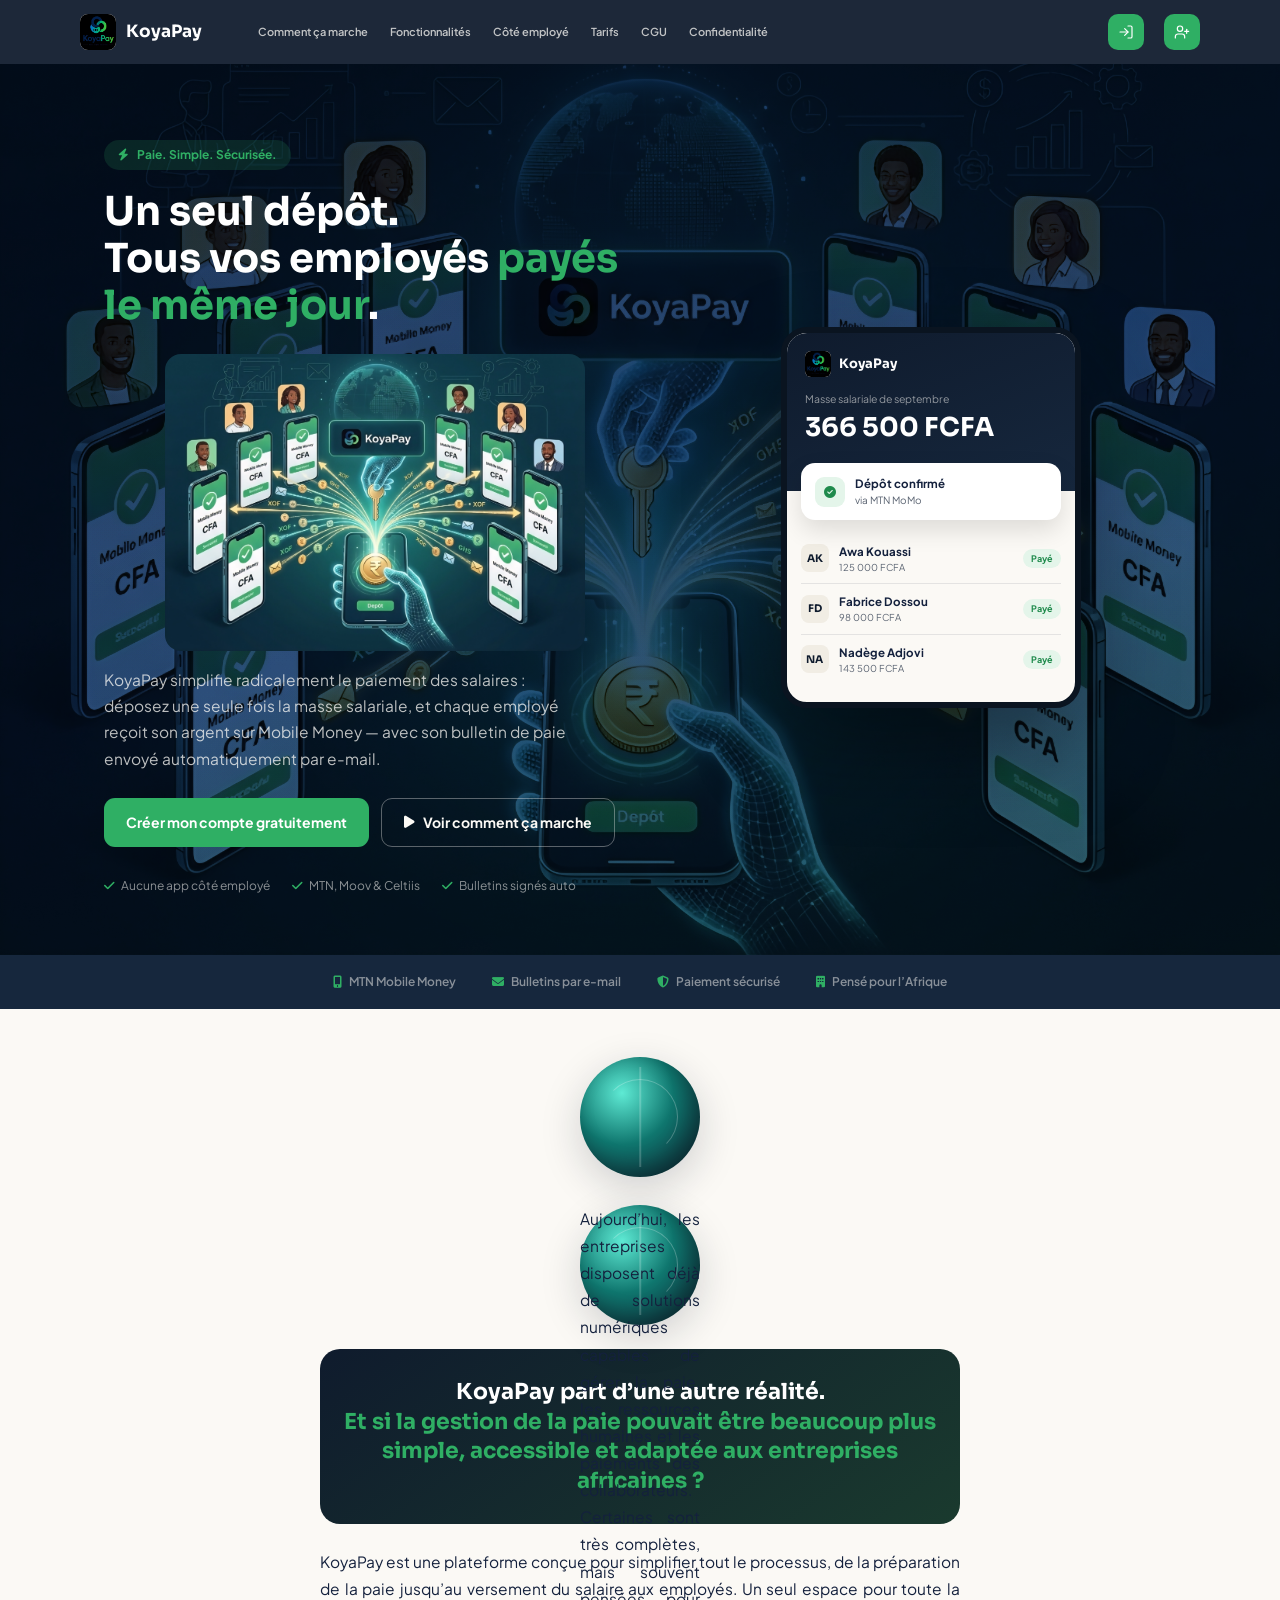
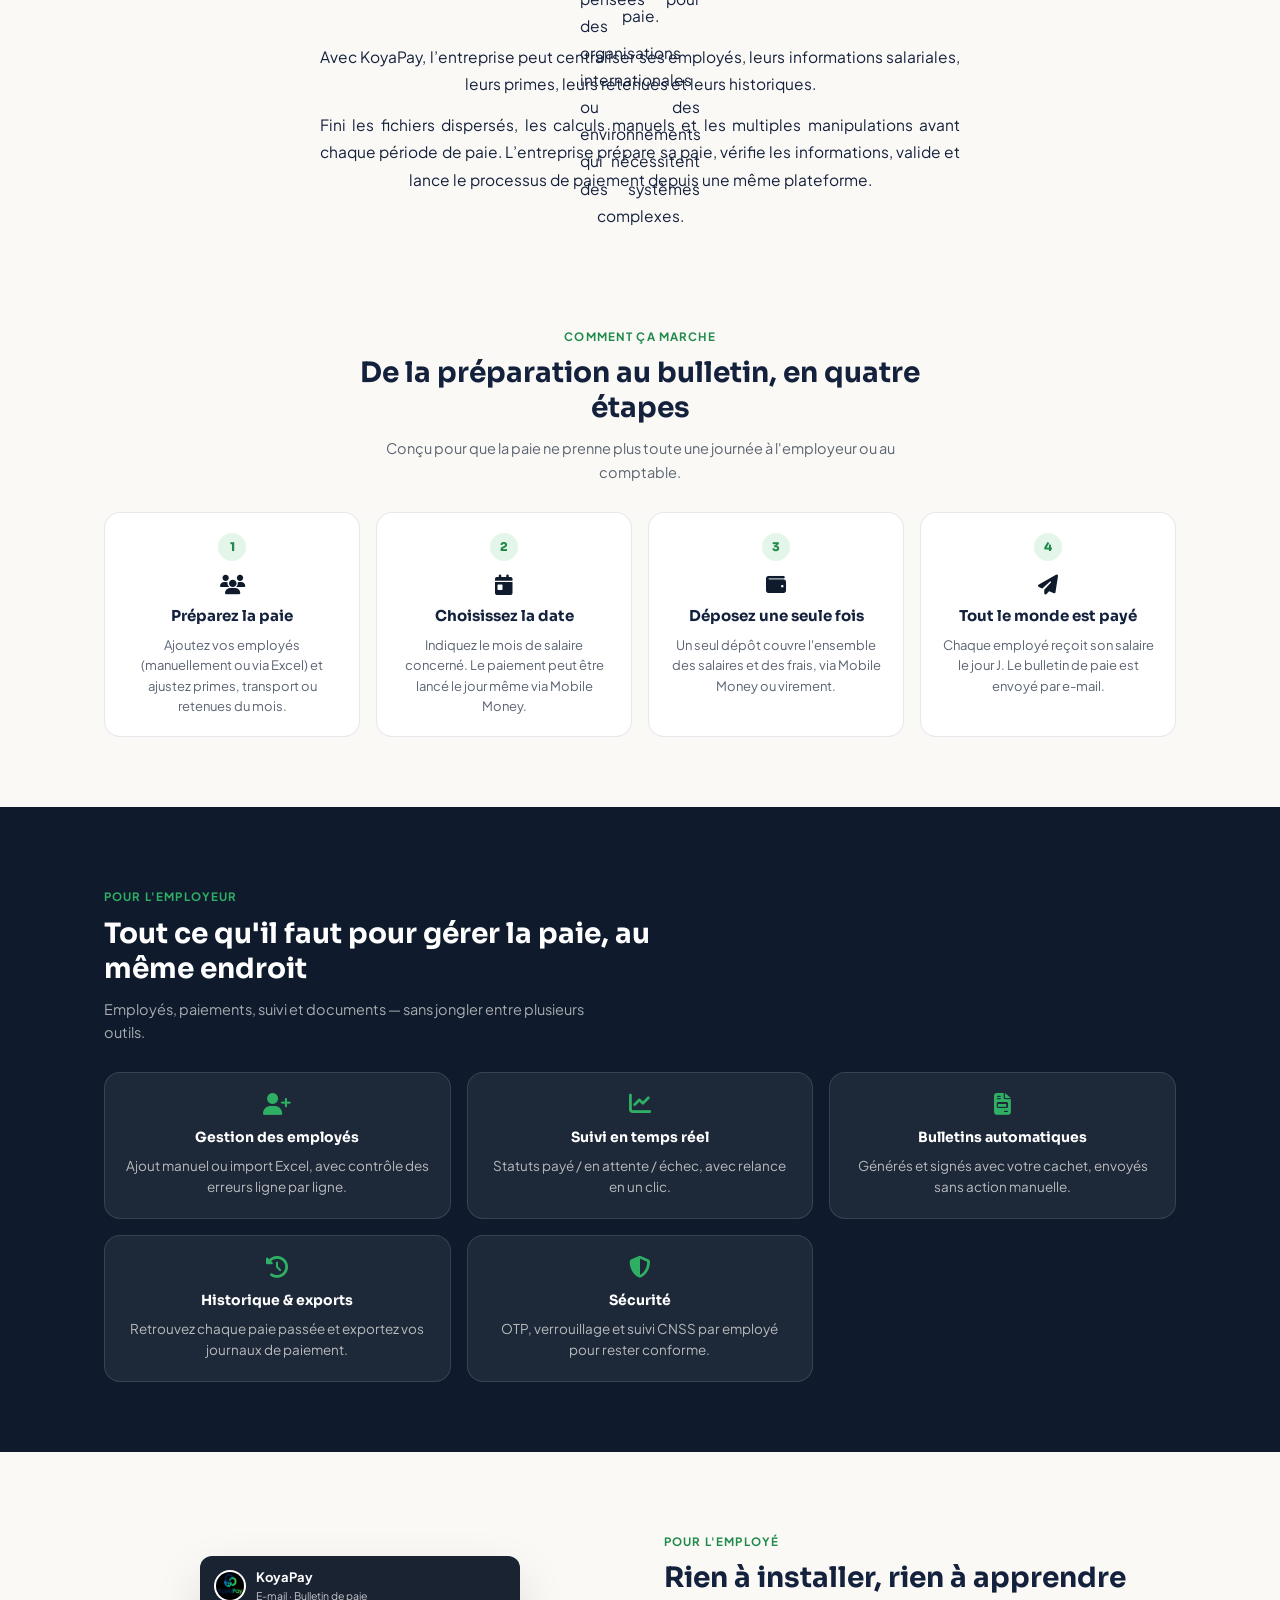
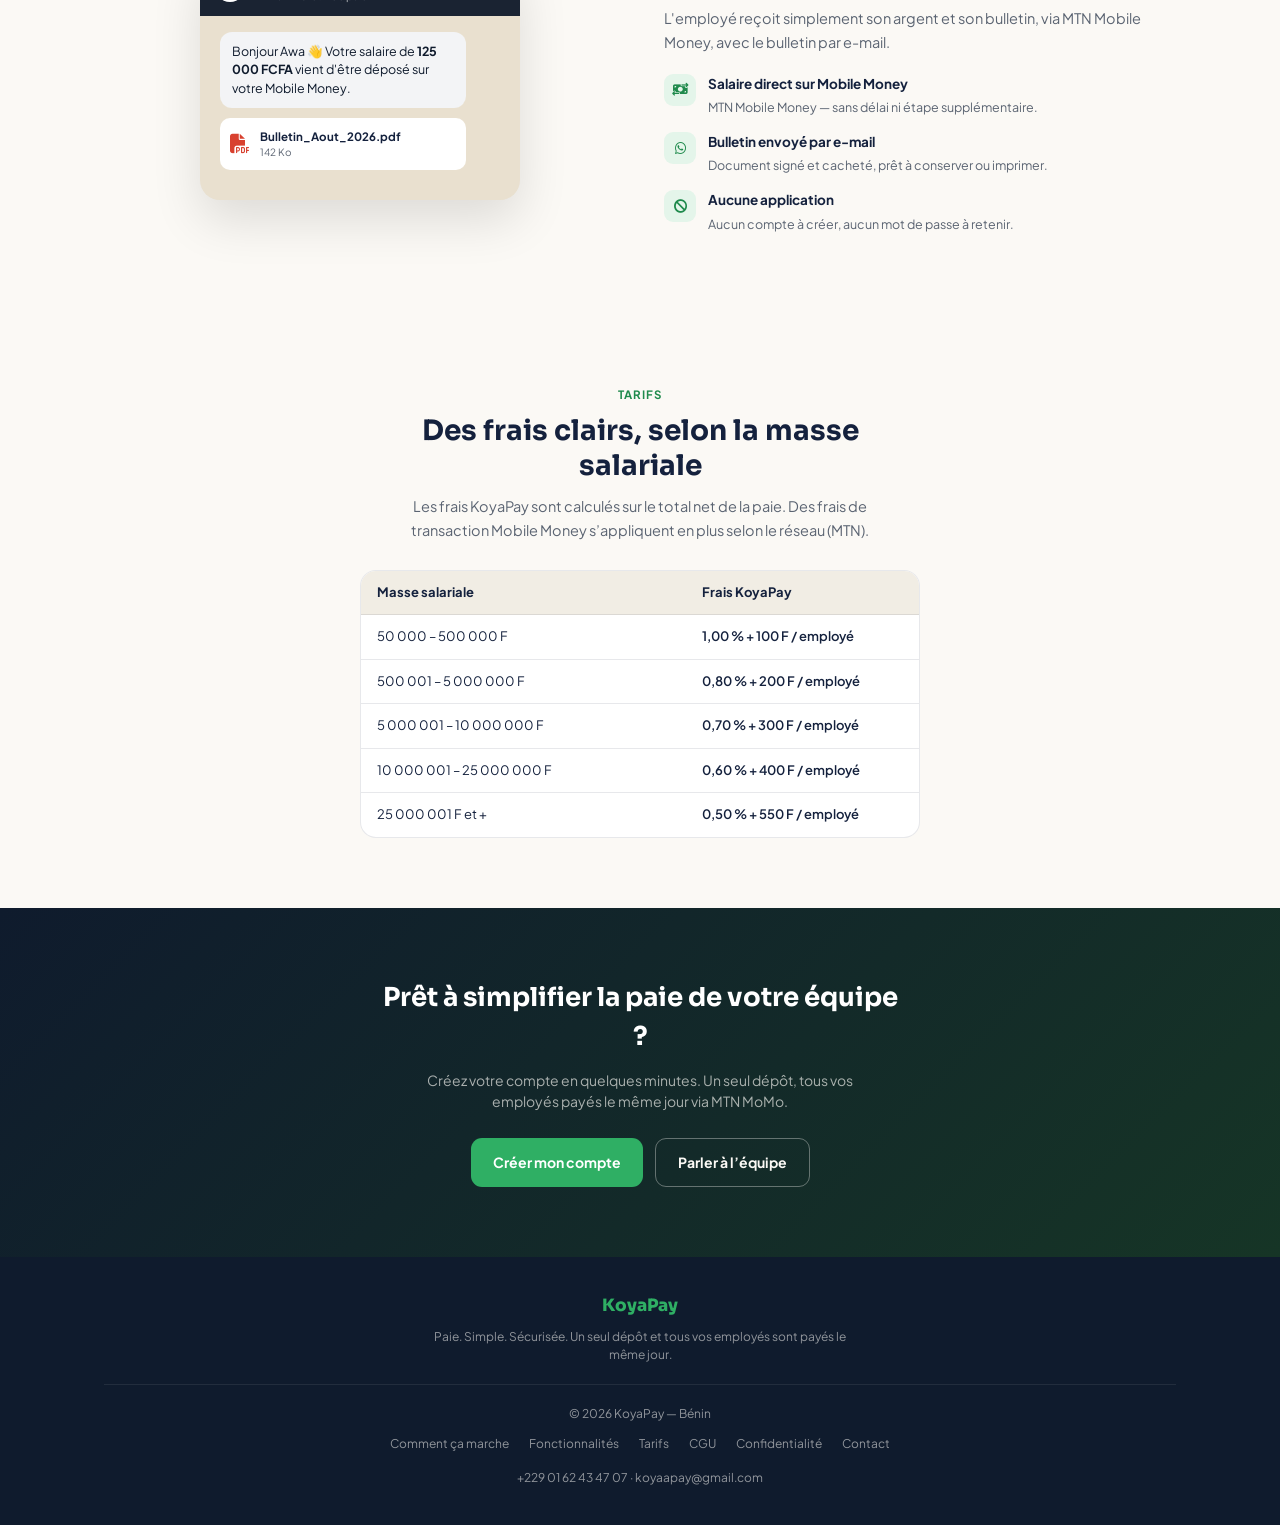
==== commit fd60d995: "index.html" ====
--- a/index.html
+++ b/index.html
@@ -109,6 +109,7 @@
 <section class="vision" id="projet">
   <div class="wrap">
     <div class="vision-inner">
+      <div class="vision-globe" aria-hidden="true"></div>
       <p class="v-block vision-globe" data-v="1">Aujourd’hui, les entreprises disposent déjà de solutions numériques capables de gérer la paie, les ressources humaines et les paiements des collaborateurs. Certaines sont très complètes, mais souvent pensées pour des organisations internationales ou des environnements qui nécessitent des systèmes complexes.</p>
       <div class="vision-banner reveal">
         <h3>KoyaPay part d’une autre réalité.<br><span>Et si la gestion de la paie pouvait être beaucoup plus simple, accessible et adaptée aux entreprises africaines ?</span></h3>
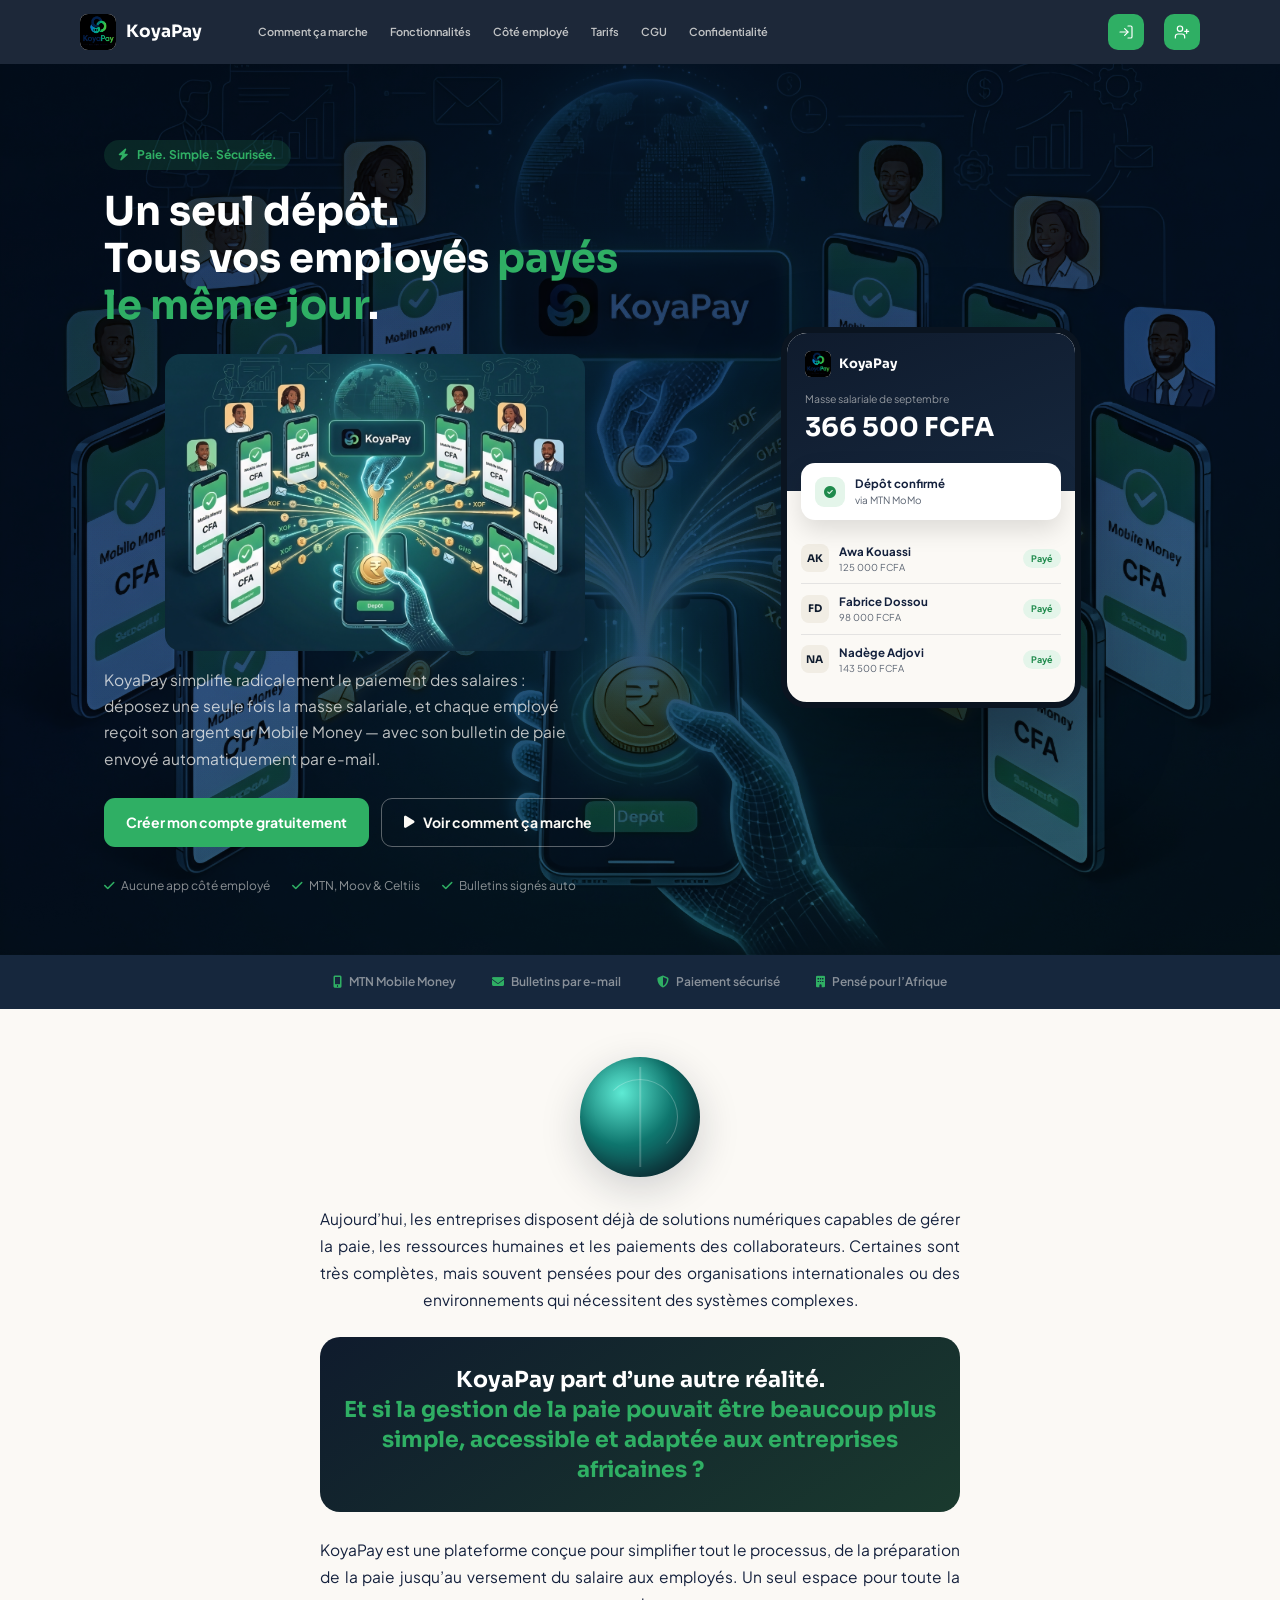
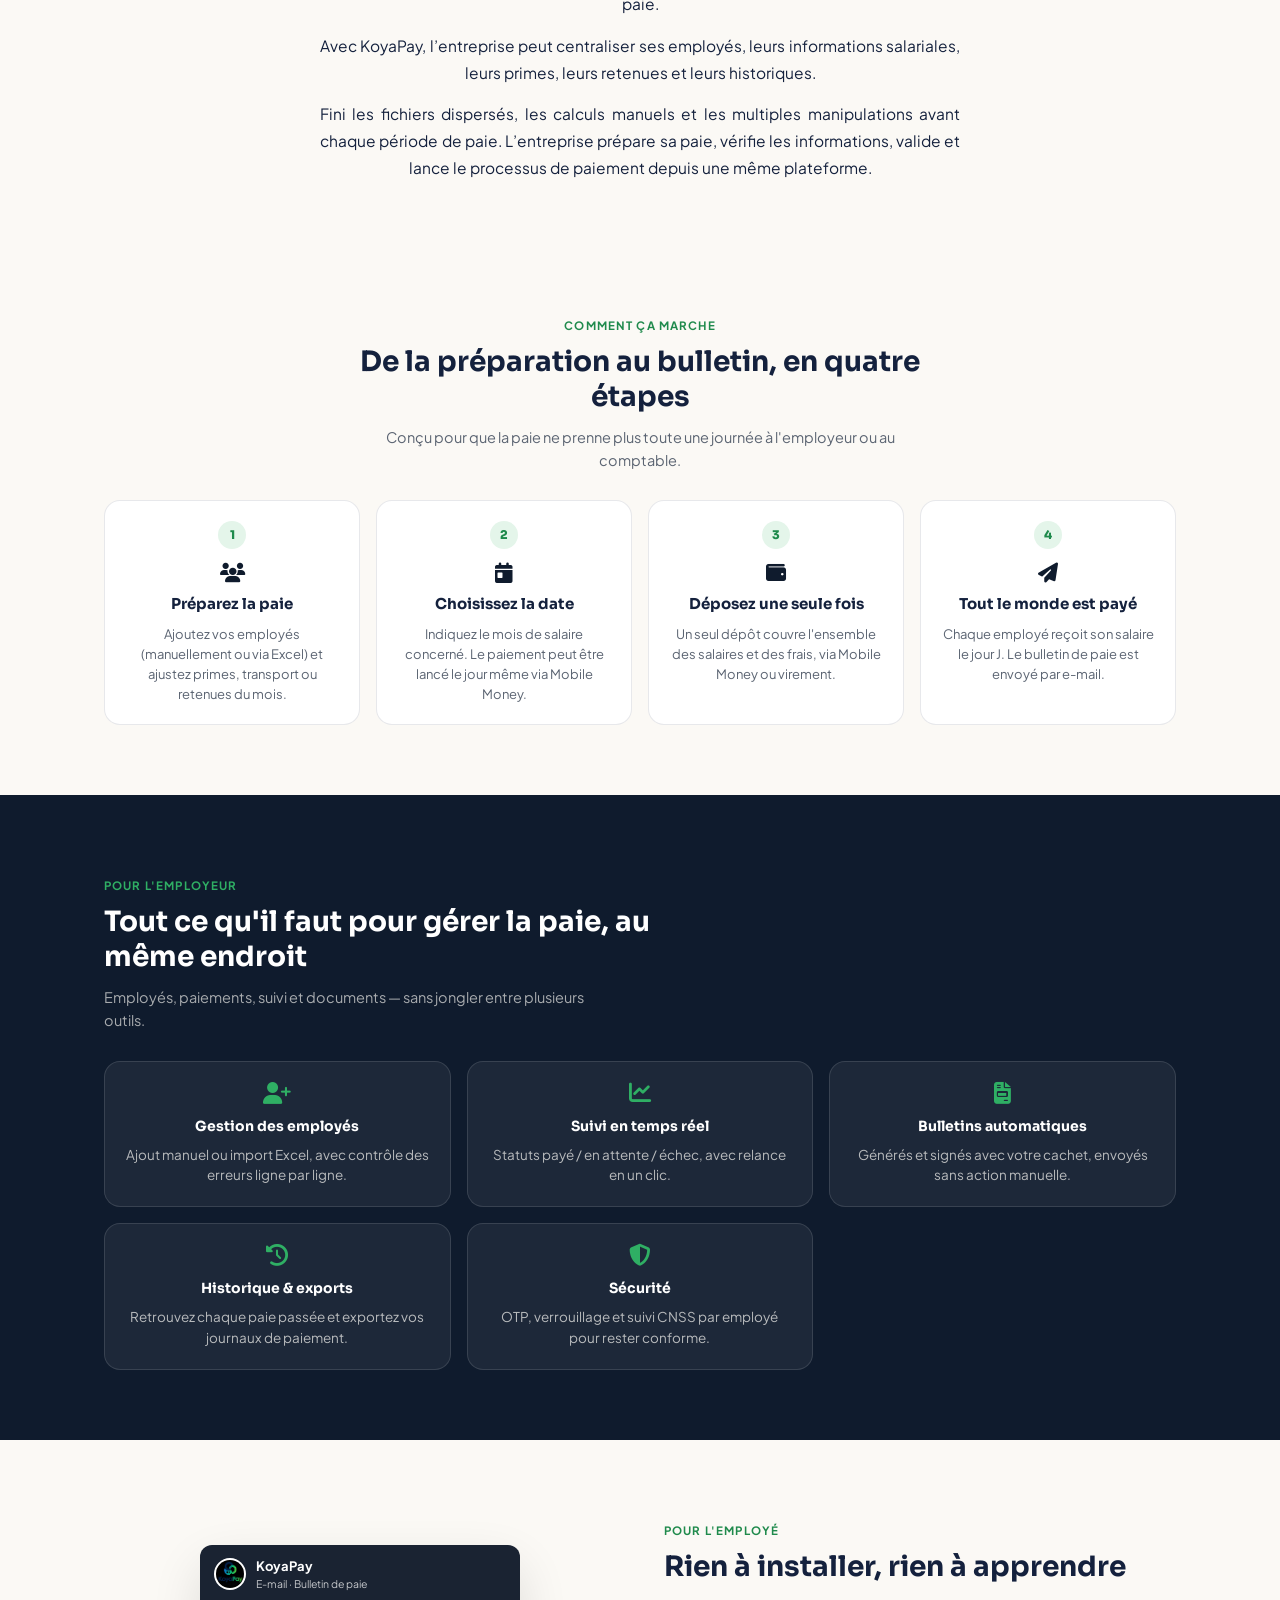
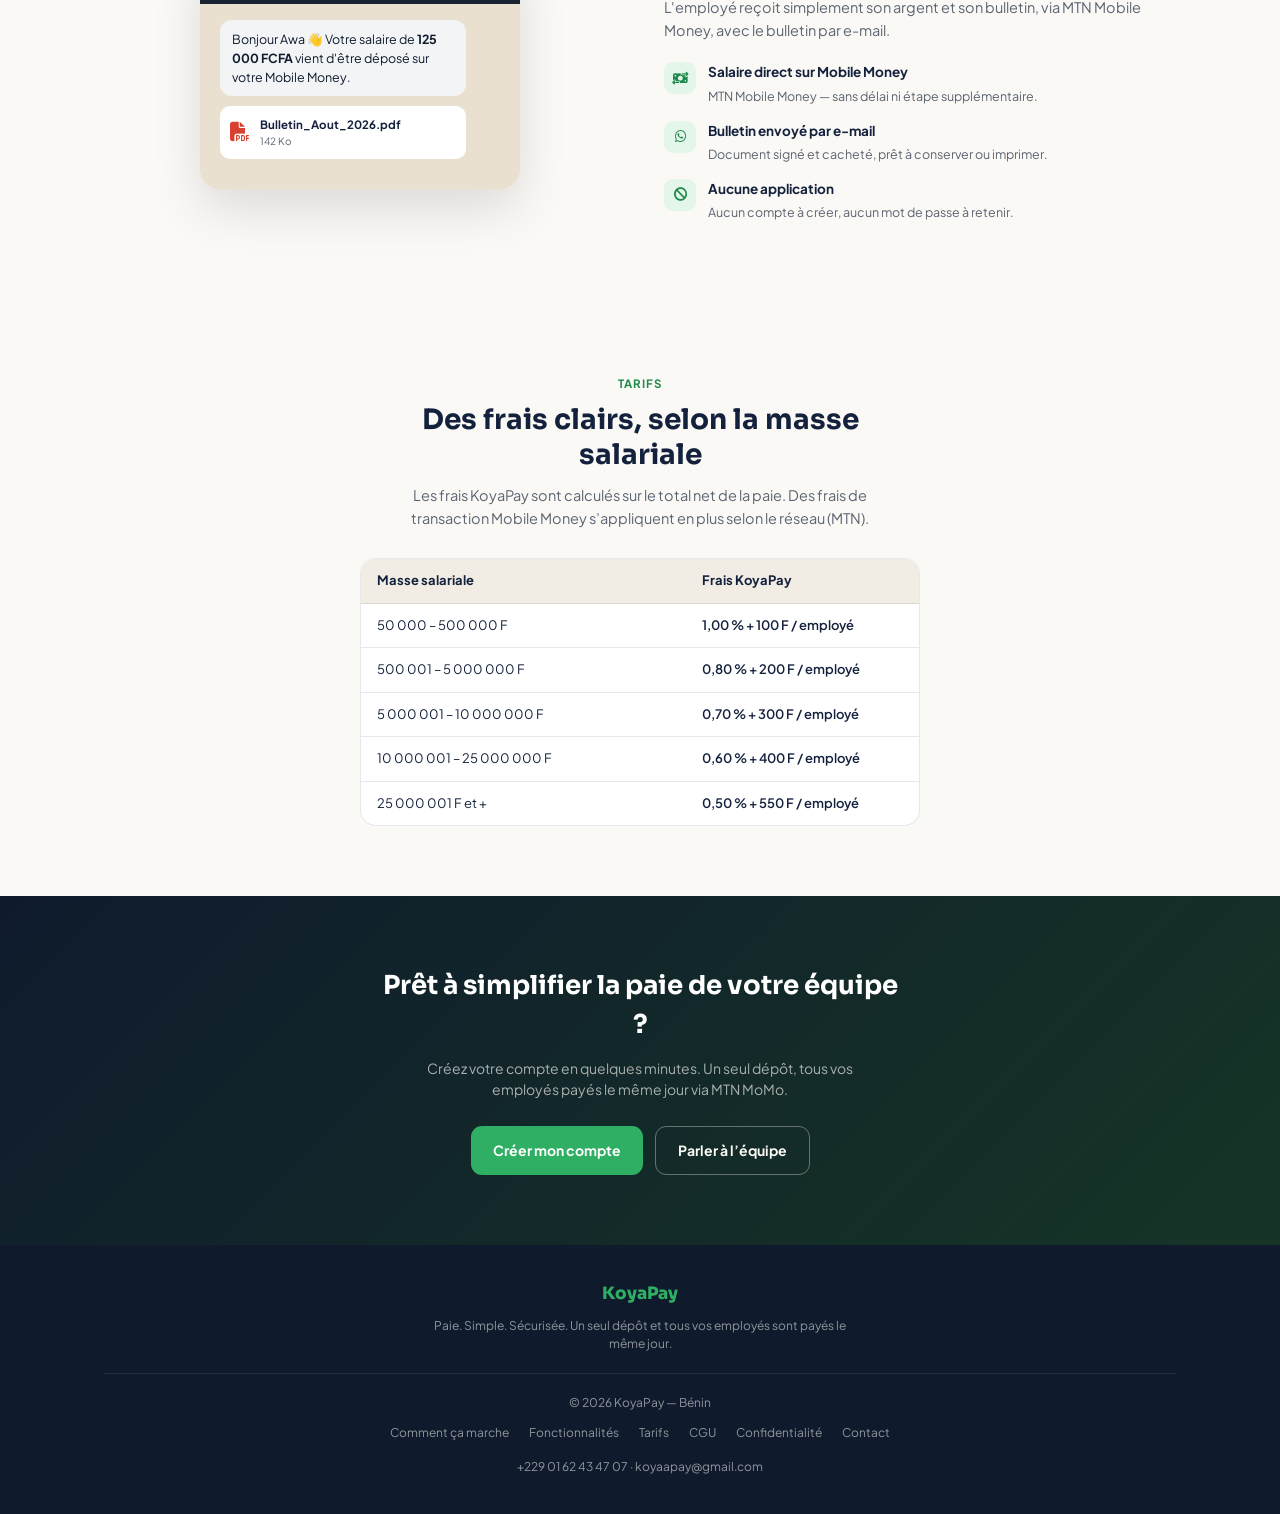
==== commit ea5cef4b: "index.html" ====
--- a/index.html
+++ b/index.html
@@ -110,7 +110,7 @@
   <div class="wrap">
     <div class="vision-inner">
       <div class="vision-globe" aria-hidden="true"></div>
-      <p class="v-block vision-globe" data-v="1">Aujourd’hui, les entreprises disposent déjà de solutions numériques capables de gérer la paie, les ressources humaines et les paiements des collaborateurs. Certaines sont très complètes, mais souvent pensées pour des organisations internationales ou des environnements qui nécessitent des systèmes complexes.</p>
+      <p class="v-block" data-v="1">Aujourd’hui, les entreprises disposent déjà de solutions numériques capables de gérer la paie, les ressources humaines et les paiements des collaborateurs. Certaines sont très complètes, mais souvent pensées pour des organisations internationales ou des environnements qui nécessitent des systèmes complexes.</p>
       <div class="vision-banner reveal">
         <h3>KoyaPay part d’une autre réalité.<br><span>Et si la gestion de la paie pouvait être beaucoup plus simple, accessible et adaptée aux entreprises africaines ?</span></h3>
       </div>
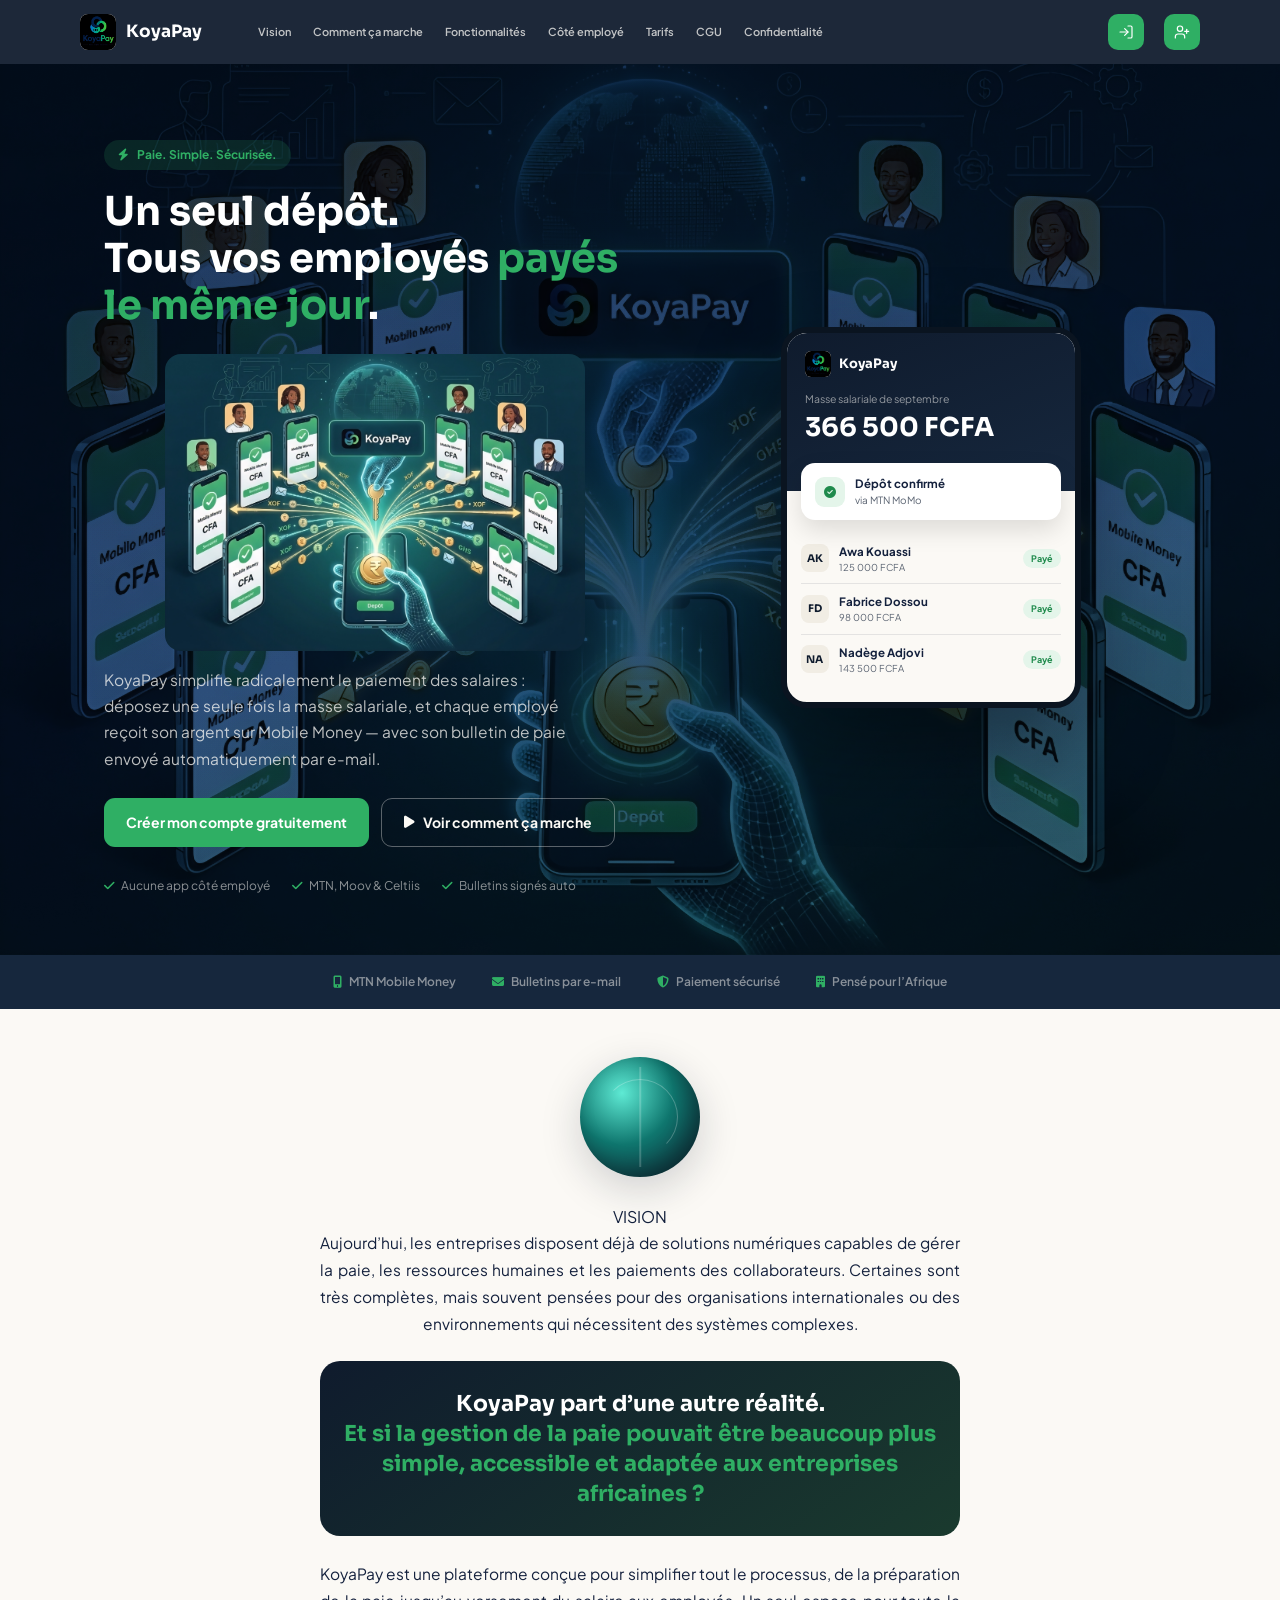
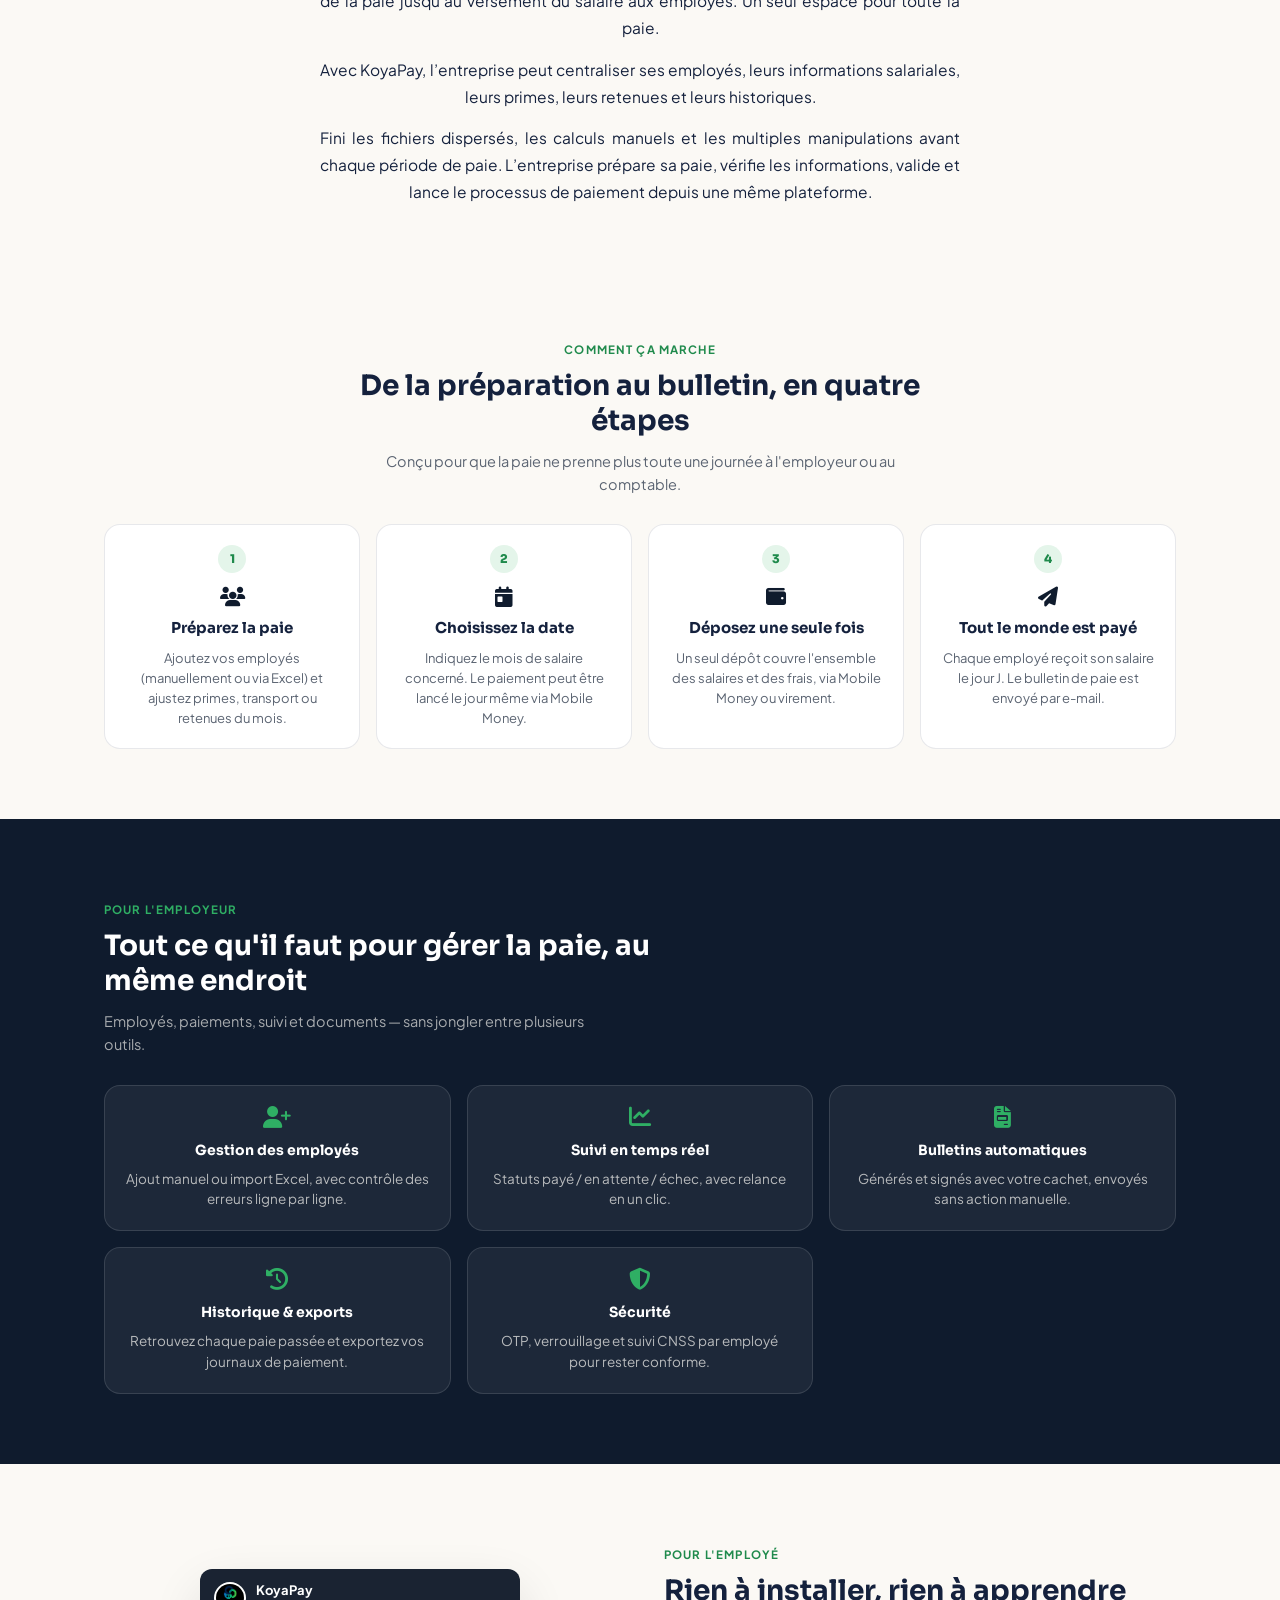
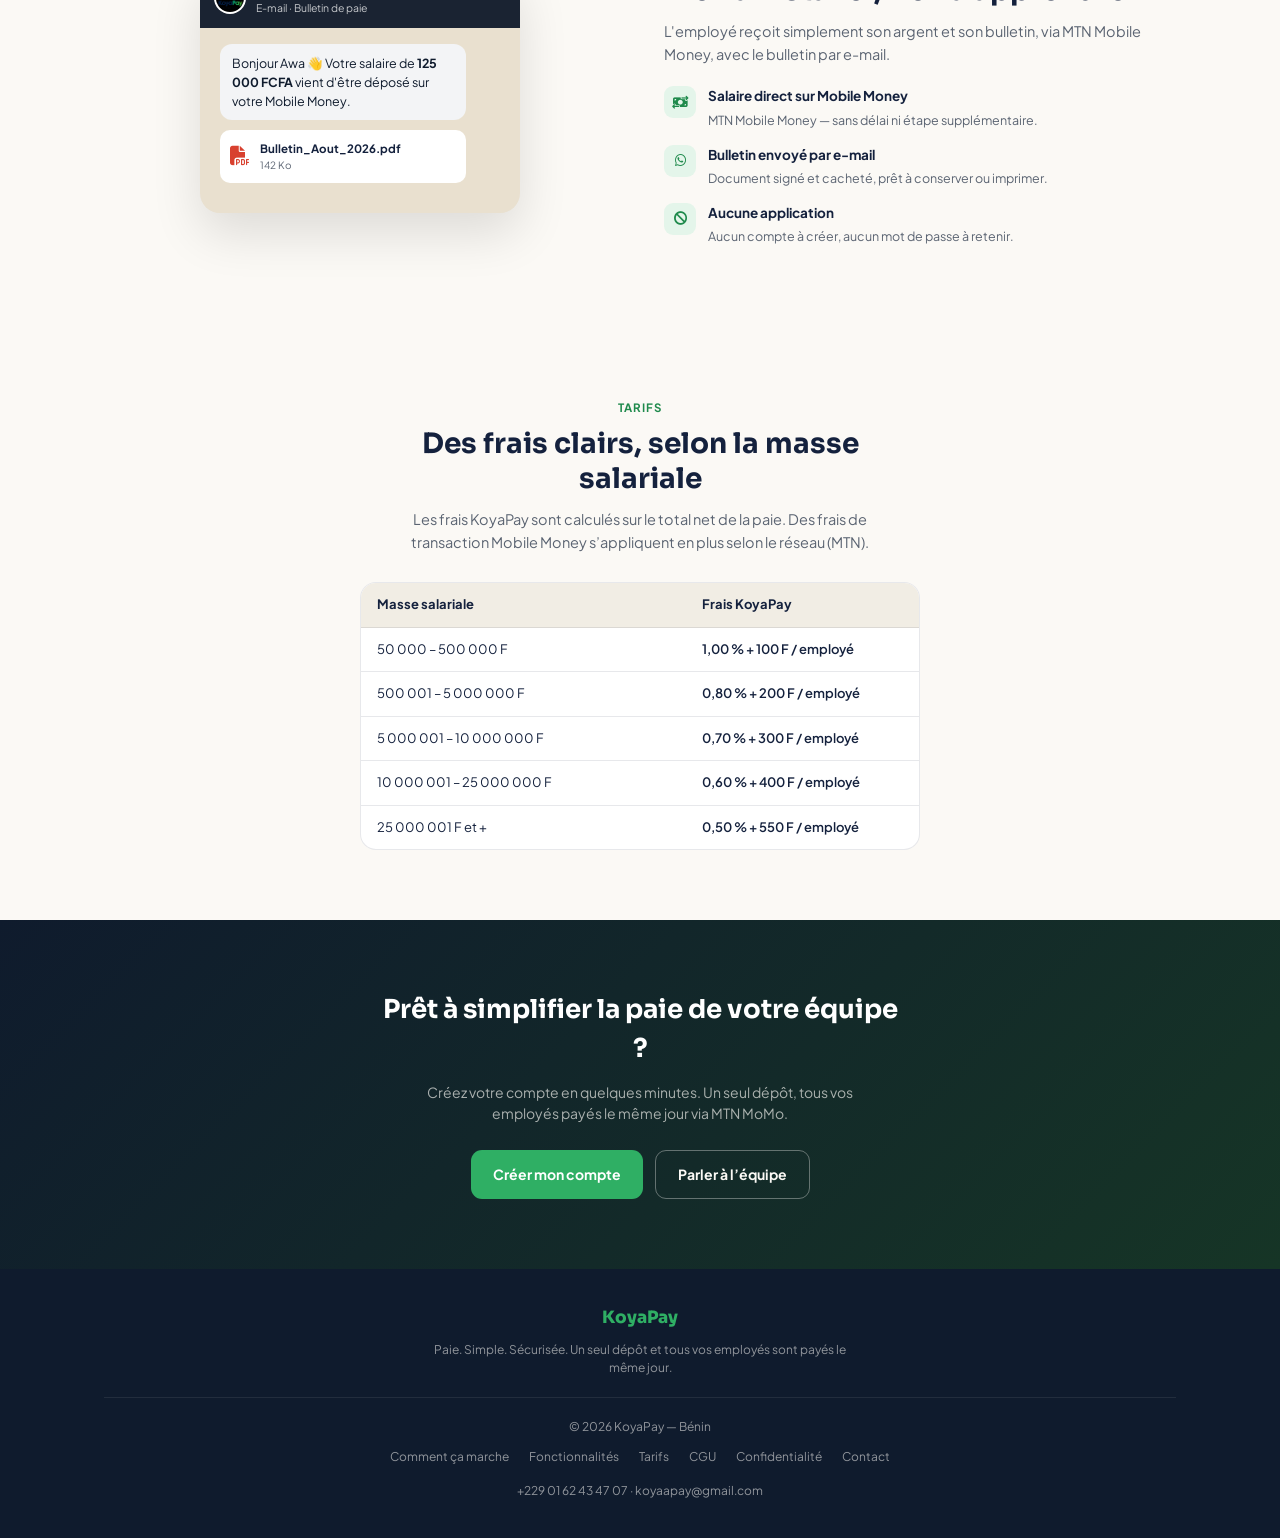
==== commit 3da67bdc: "index.html" ====
--- a/index.html
+++ b/index.html
@@ -19,6 +19,7 @@
   <div class="wrap nav-row">
     <a href="#" class="nav-brand"><img src="[data-uri]" alt="KoyaPay" class="logo-img"><span>KoyaPay</span></a>
     <nav class="nav-links">
+      <a href="#vision">Vision</a>
       <a href="#comment">Comment ça marche</a>
       <a href="#fonctionnalites">Fonctionnalités</a>
       <a href="#employes">Côté employé</a>
@@ -48,6 +49,7 @@
     <button class="burger" id="burgerBtn" aria-label="Menu"><i class="fa-solid fa-bars"></i></button>
   </div>
     <div class="mobile-nav" id="mobileNav">
+    <a href="#vision" onclick="closeMobile()">Vision</a>
     <a href="#comment" onclick="closeMobile()">Comment ça marche</a>
     <a href="#fonctionnalites" onclick="closeMobile()">Fonctionnalités</a>
     <a href="#employes" onclick="closeMobile()">Côté employé</a>
@@ -106,10 +108,11 @@
 </div>
 
 
-<section class="vision" id="projet">
+<section class="vision" id="vision">
   <div class="wrap">
     <div class="vision-inner">
       <div class="vision-globe" aria-hidden="true"></div>
+      <span class="vision-label">VISION</span>
       <p class="v-block" data-v="1">Aujourd’hui, les entreprises disposent déjà de solutions numériques capables de gérer la paie, les ressources humaines et les paiements des collaborateurs. Certaines sont très complètes, mais souvent pensées pour des organisations internationales ou des environnements qui nécessitent des systèmes complexes.</p>
       <div class="vision-banner reveal">
         <h3>KoyaPay part d’une autre réalité.<br><span>Et si la gestion de la paie pouvait être beaucoup plus simple, accessible et adaptée aux entreprises africaines ?</span></h3>
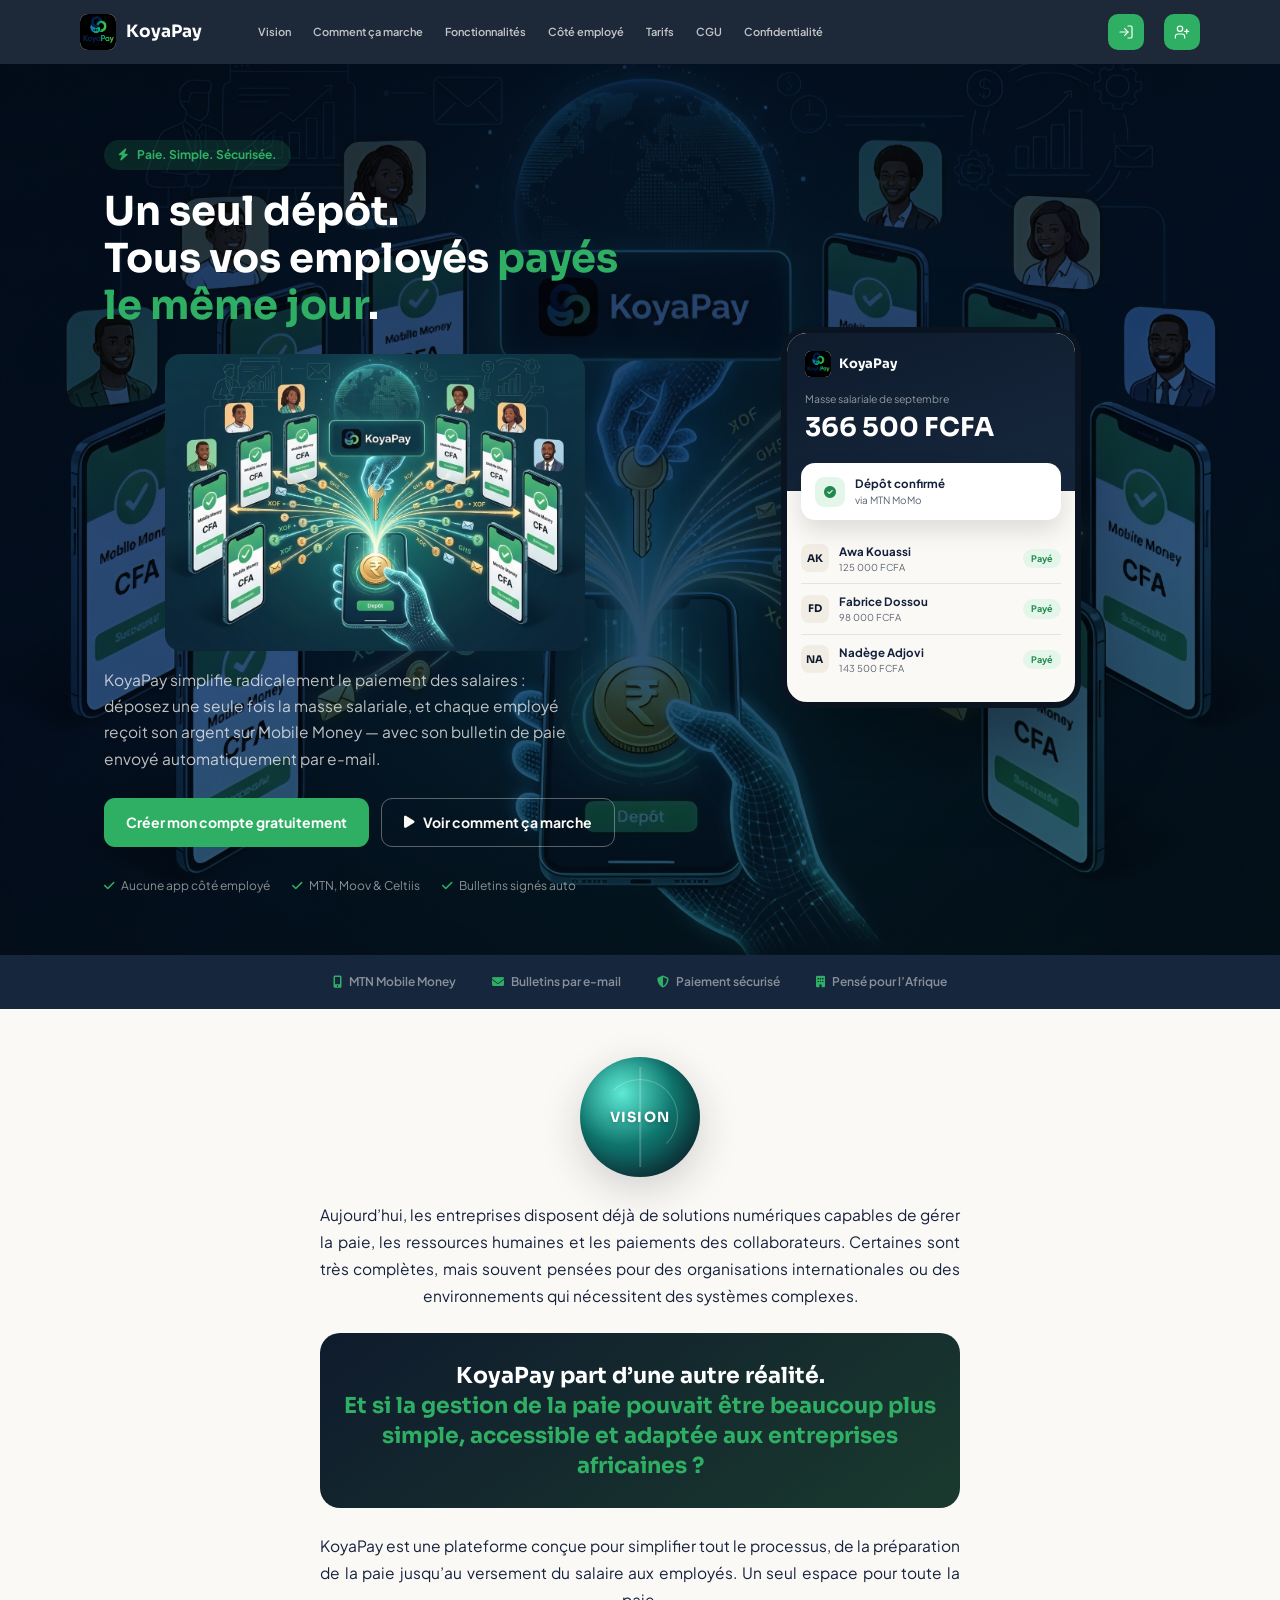
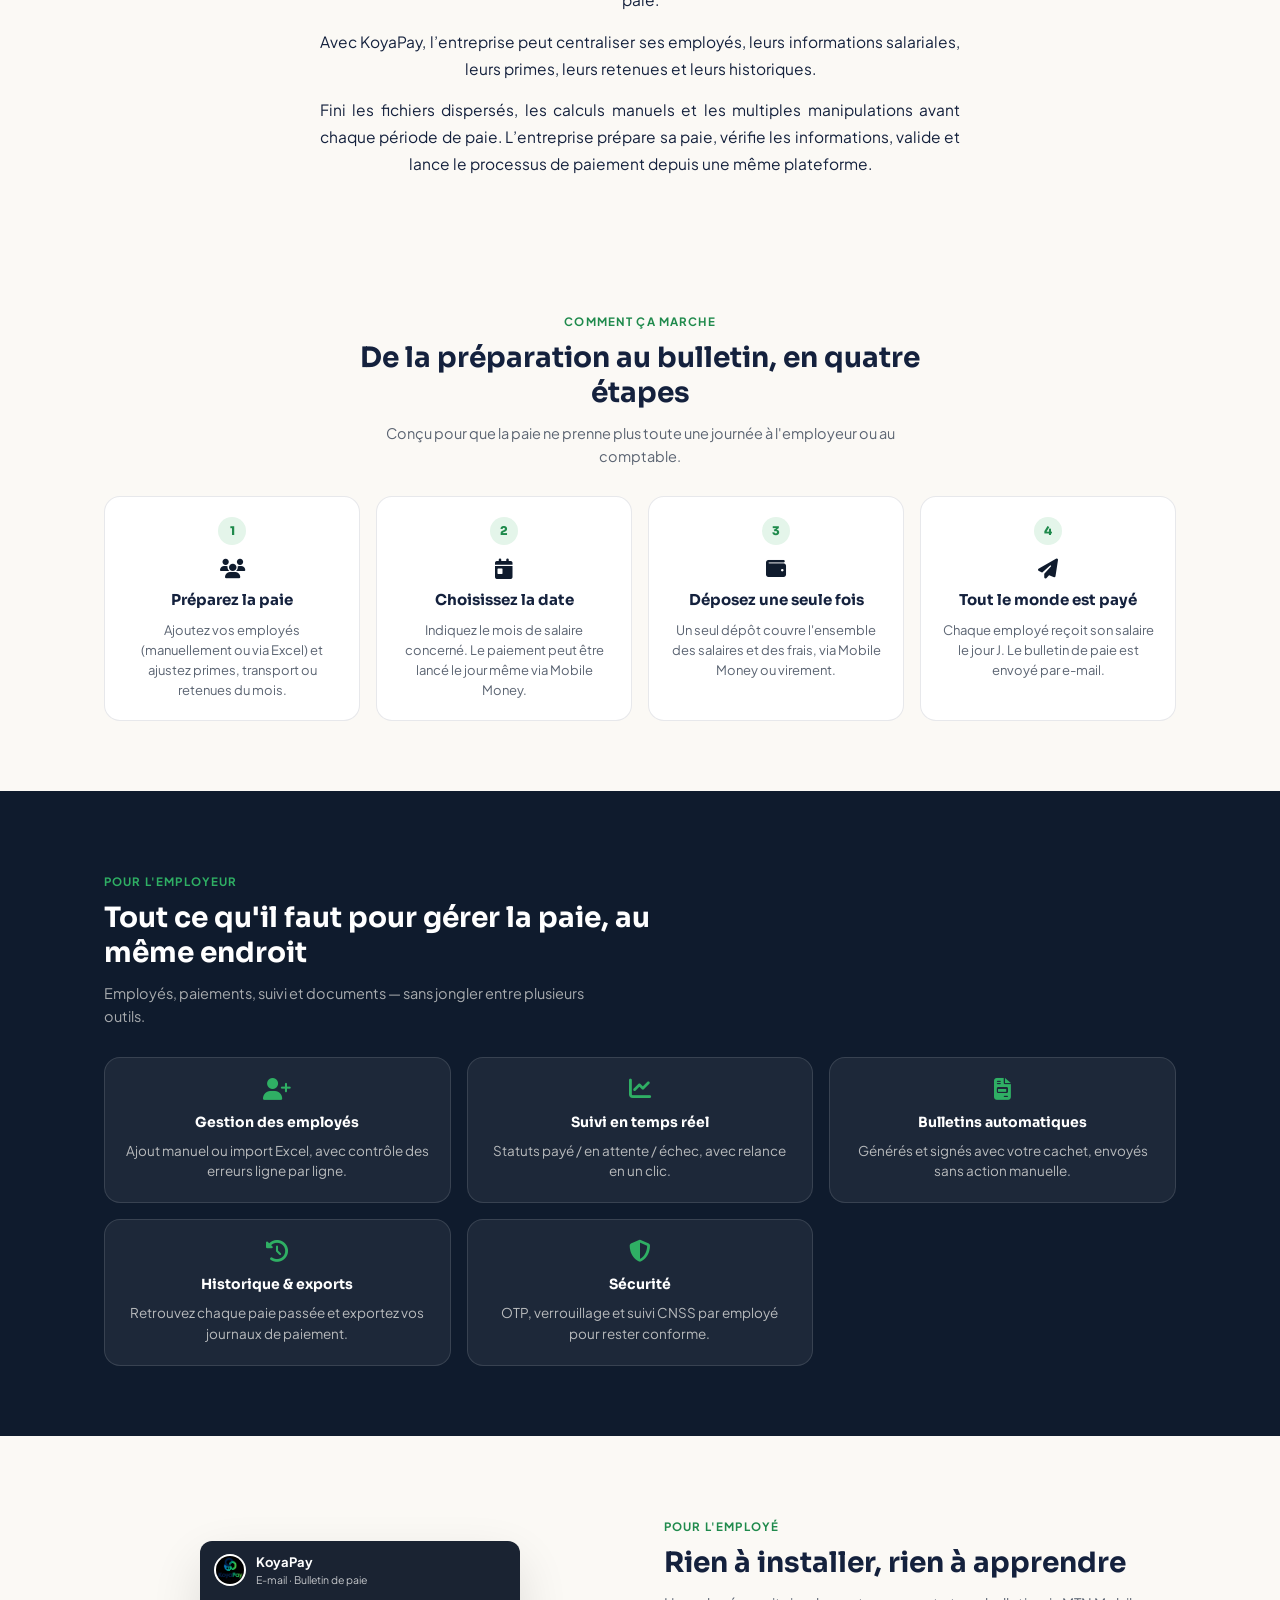
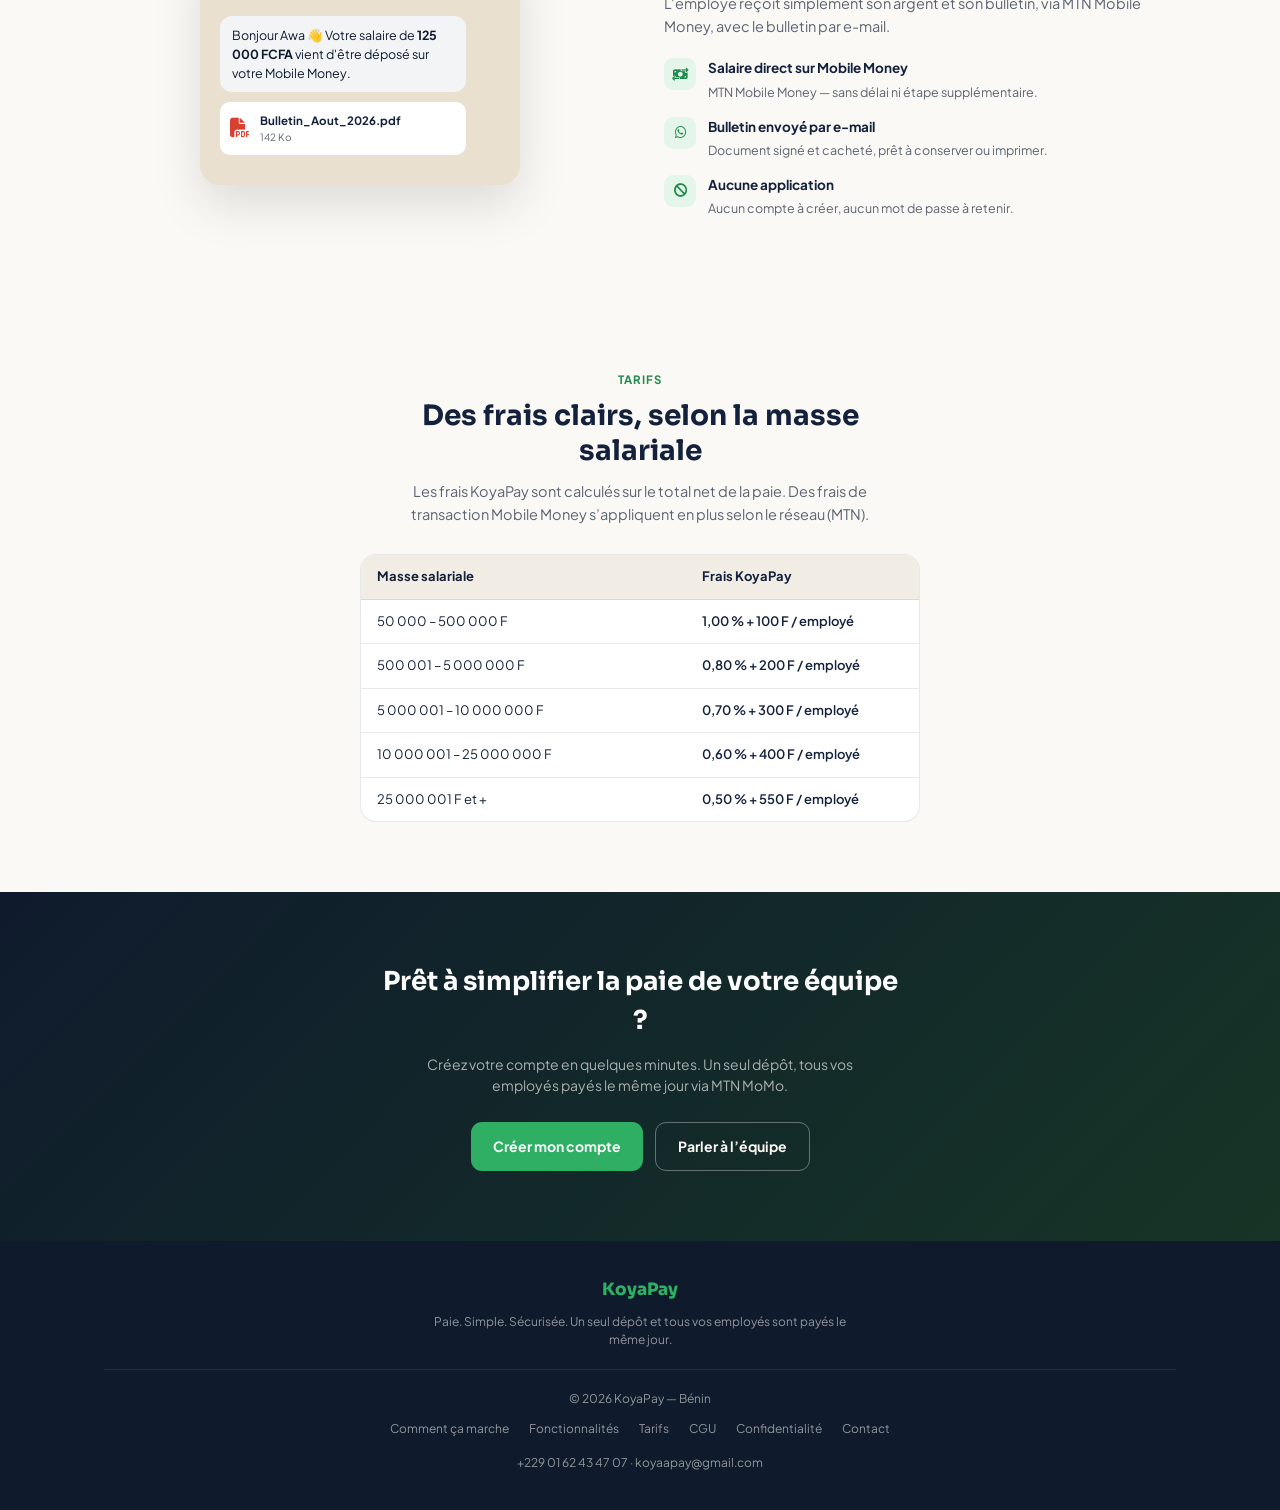
==== commit a9d5e9b4: "index.html" ====
--- a/index.html
+++ b/index.html
@@ -111,8 +111,9 @@
 <section class="vision" id="vision">
   <div class="wrap">
     <div class="vision-inner">
-      <div class="vision-globe" aria-hidden="true"></div>
-      <span class="vision-label">VISION</span>
+      <div class="vision-globe">
+        <span class="vision-label">Vision</span>
+      </div>
       <p class="v-block" data-v="1">Aujourd’hui, les entreprises disposent déjà de solutions numériques capables de gérer la paie, les ressources humaines et les paiements des collaborateurs. Certaines sont très complètes, mais souvent pensées pour des organisations internationales ou des environnements qui nécessitent des systèmes complexes.</p>
       <div class="vision-banner reveal">
         <h3>KoyaPay part d’une autre réalité.<br><span>Et si la gestion de la paie pouvait être beaucoup plus simple, accessible et adaptée aux entreprises africaines ?</span></h3>
--- a/style.css
+++ b/style.css
@@ -149,6 +149,8 @@
   .vision-globe{width:120px;height:120px;margin:0 auto 28px;border-radius:50%;background:radial-gradient(circle at 35% 30%,#5eead4,#0f766e 45%,#0f1b2d 100%);box-shadow:0 12px 40px rgba(15,27,45,0.18),inset -8px -8px 20px rgba(0,0,0,0.25);position:relative;}
   .vision-globe::after{content:"";position:absolute;inset:18%;border:1.5px solid rgba(255,255,255,0.25);border-radius:50%;border-left-color:transparent;border-bottom-color:transparent;}
   .vision-globe::before{content:"";position:absolute;left:50%;top:8%;bottom:8%;width:1.5px;background:rgba(255,255,255,0.2);transform:translateX(-50%);}
+  .vision-globe {position: relative;display: flex;justify-content: center;align-items: center;margin: 0 auto 24px;}
+  .vision-label {position: absolute;top: 50%;left: 50%;transform: translate(-50%, -50%);font-family: 'Sora', sans-serif;font-size: 14px;font-weight: 700;color: #fff;letter-spacing: 0.08em;text-transform: uppercase;pointer-events: none;text-shadow: 0 1px 4px rgba(0,0,0,0.25);}
   .vision p.v-block{font-size:15.5px;line-height:1.75;color:var(--ink);text-align:justify;text-align-last:center;margin:0 auto 14px;max-width:640px;opacity:1!important;transform:none!important;}
   .vision p.v-block.on{opacity:1;transform:none;}
   .vision-banner{margin:24px auto;padding:28px 22px;border-radius:20px;background:linear-gradient(145deg,var(--navy),#1a3a2e);color:#fff;max-width:640px;opacity:1!important;}
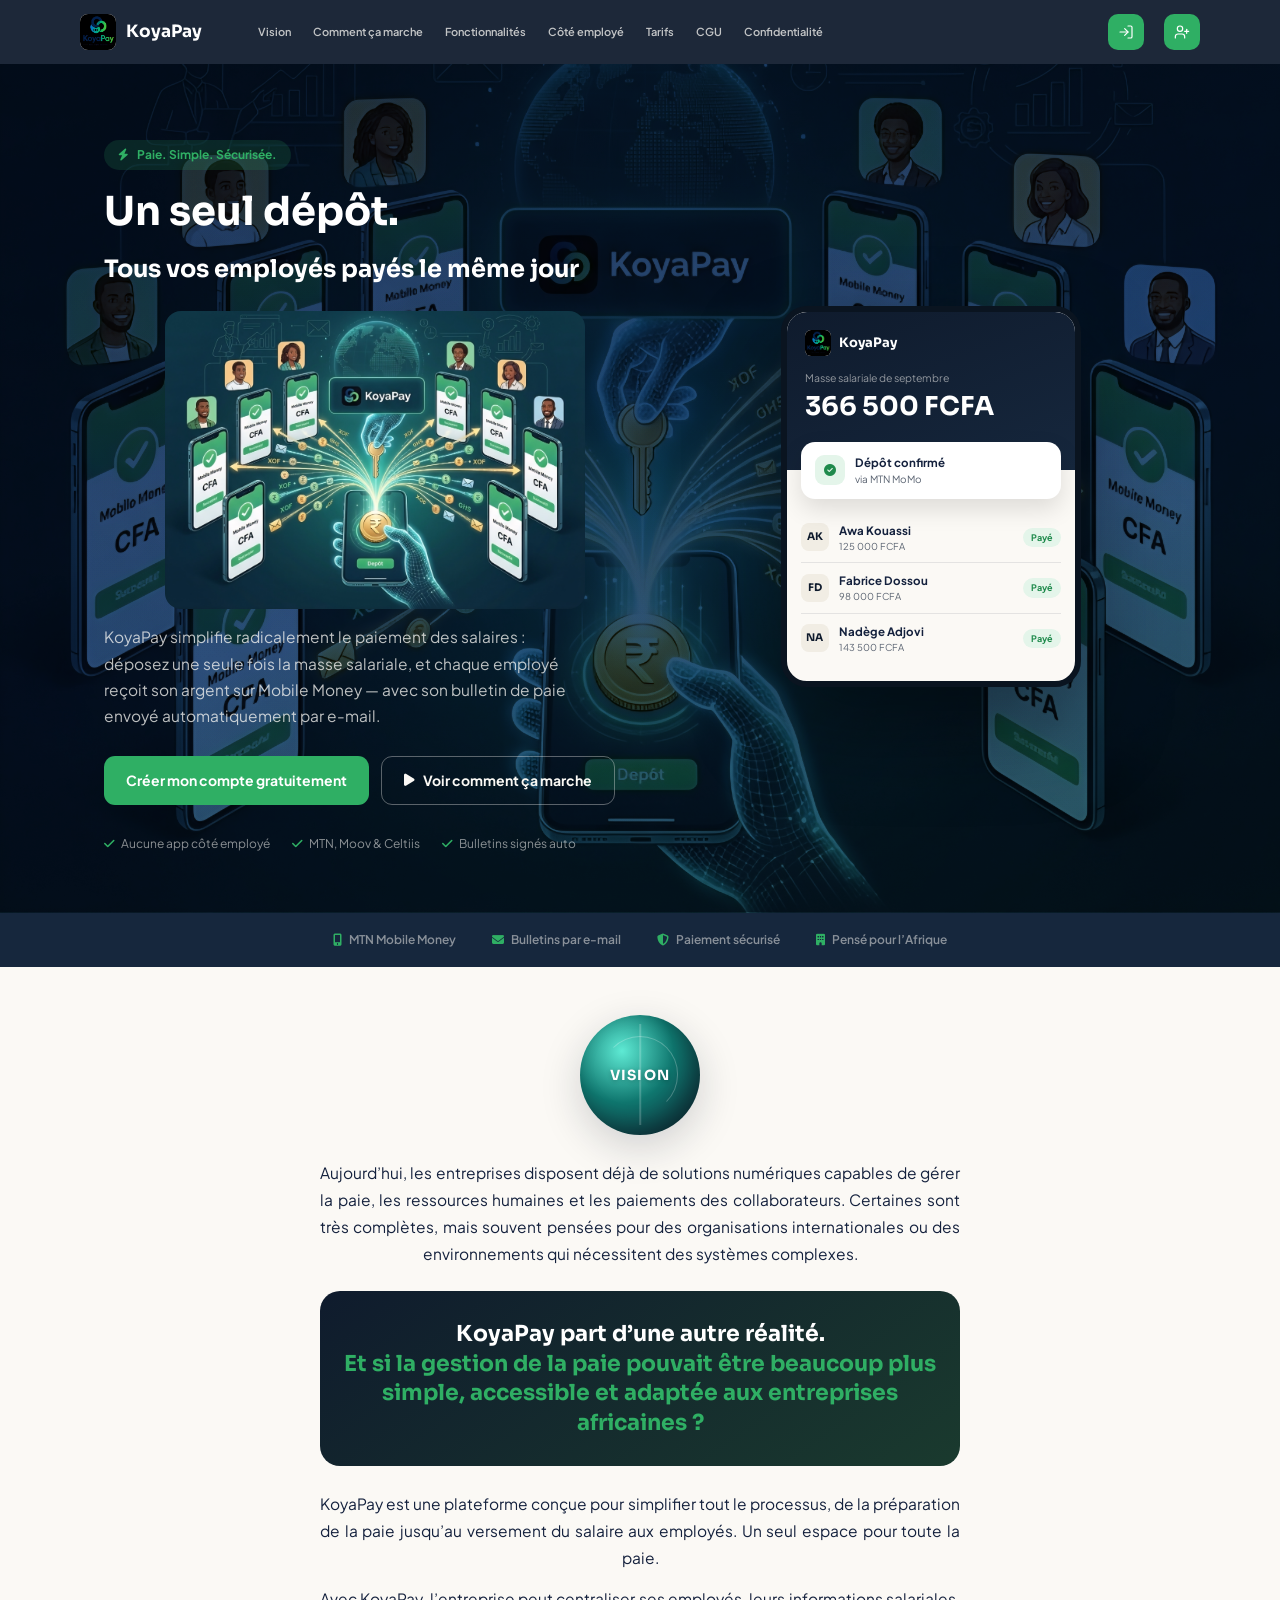
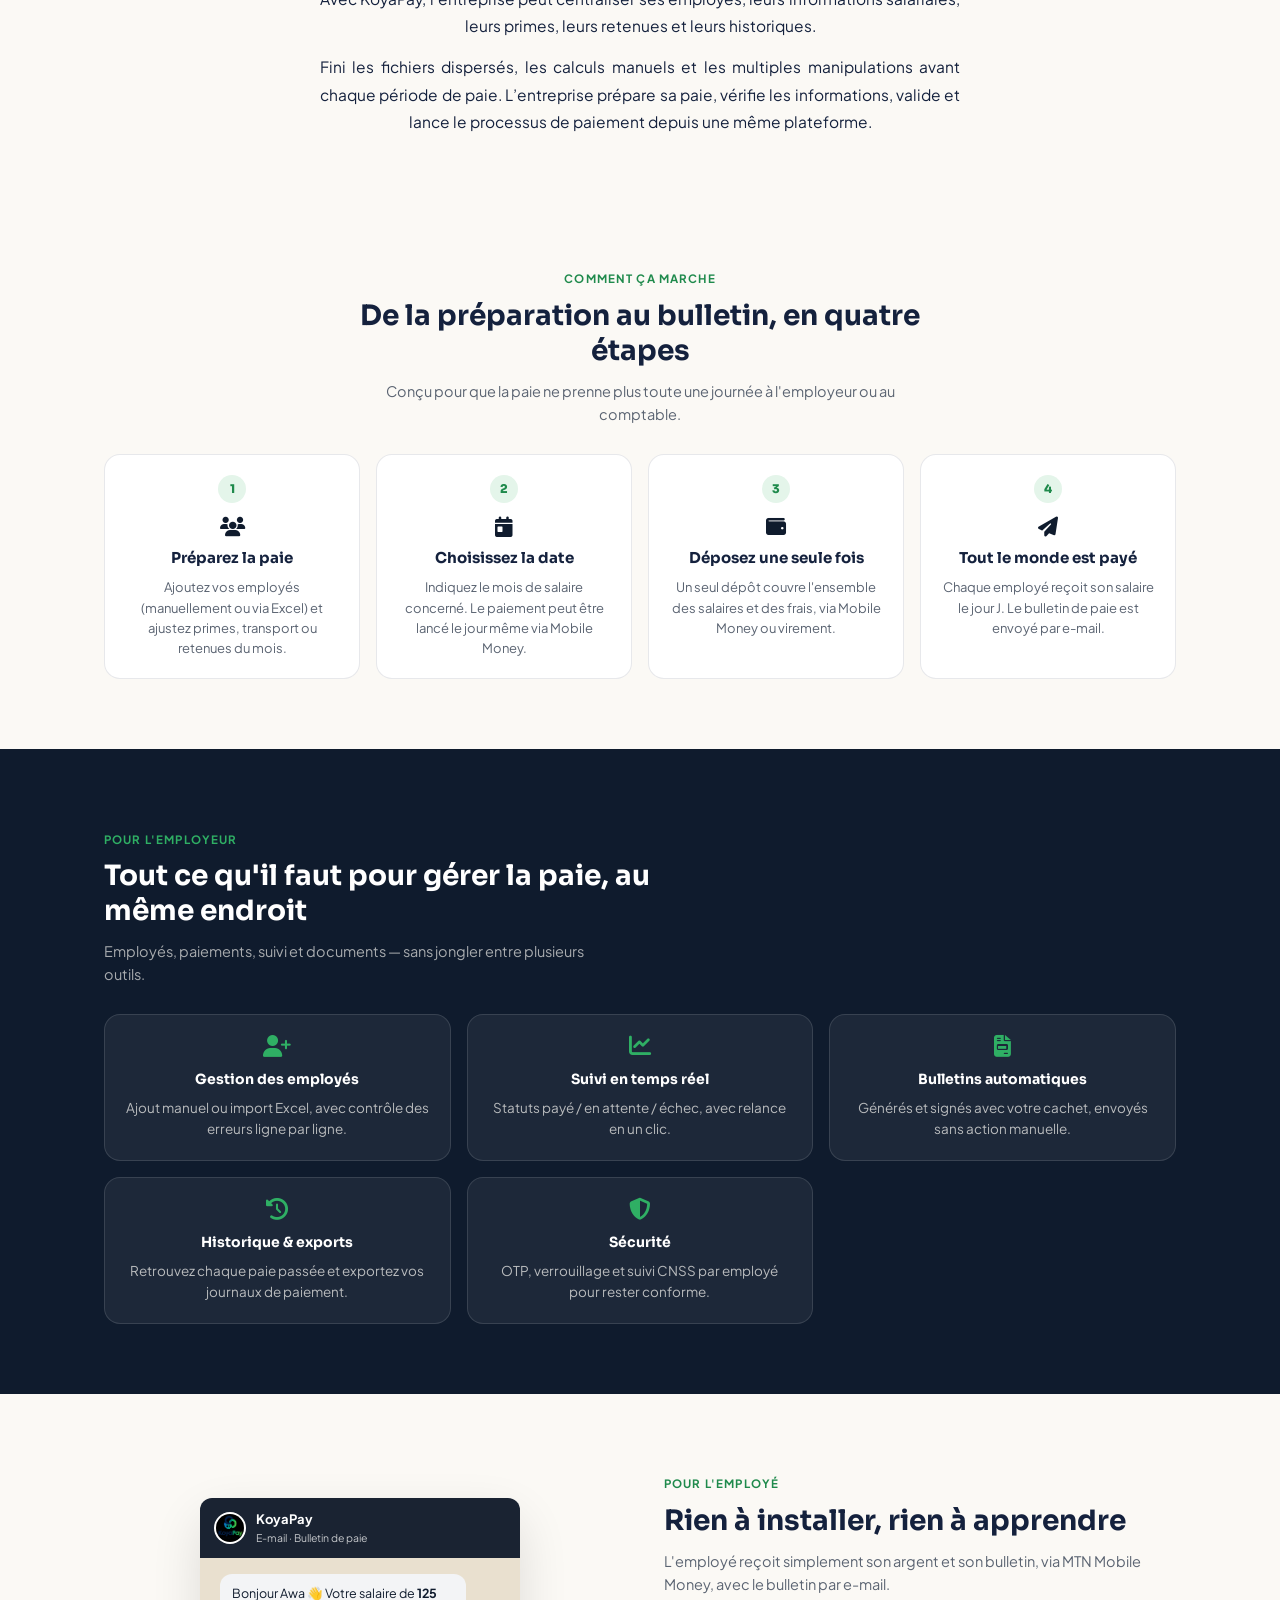
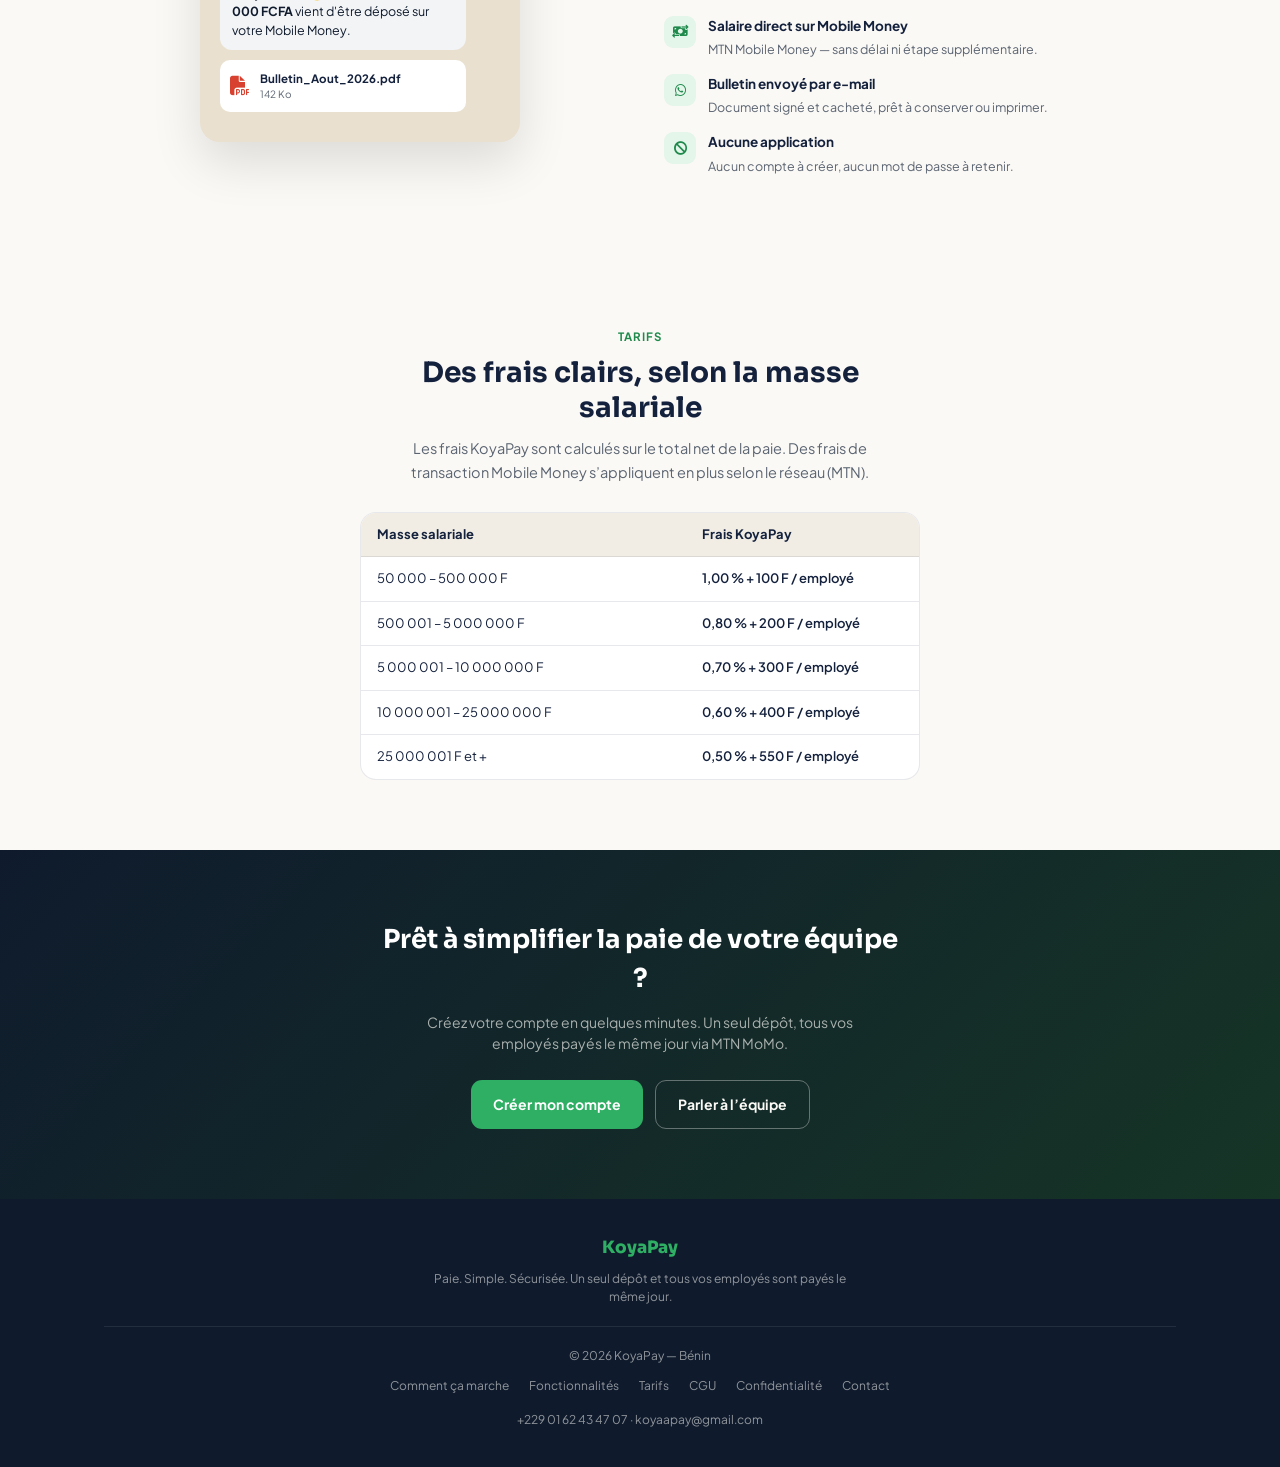
==== commit dc7da8f4: "index.html" ====
--- a/index.html
+++ b/index.html
@@ -66,7 +66,8 @@
     <div class="hero-grid">
       <div>
         <div class="hero-eyebrow"><i class="fa-solid fa-bolt"></i> Paie. Simple. Sécurisée.</div>
-        <h1>Un seul dépôt.<br>Tous vos employés <span>payés le même jour</span>.</h1>
+        <h1>Un seul dépôt.</h1>
+        <h2>Tous vos employés <span>payés le même jour</span></h2>
         <img src="photoh.jpg" alt="KoyaPay" class="hero-photo"/>
         <p class="lead">KoyaPay simplifie radicalement le paiement des salaires : déposez une seule fois la masse salariale, et chaque employé reçoit son argent sur Mobile Money — avec son bulletin de paie envoyé automatiquement par e-mail.</p>
         <div class="hero-actions">
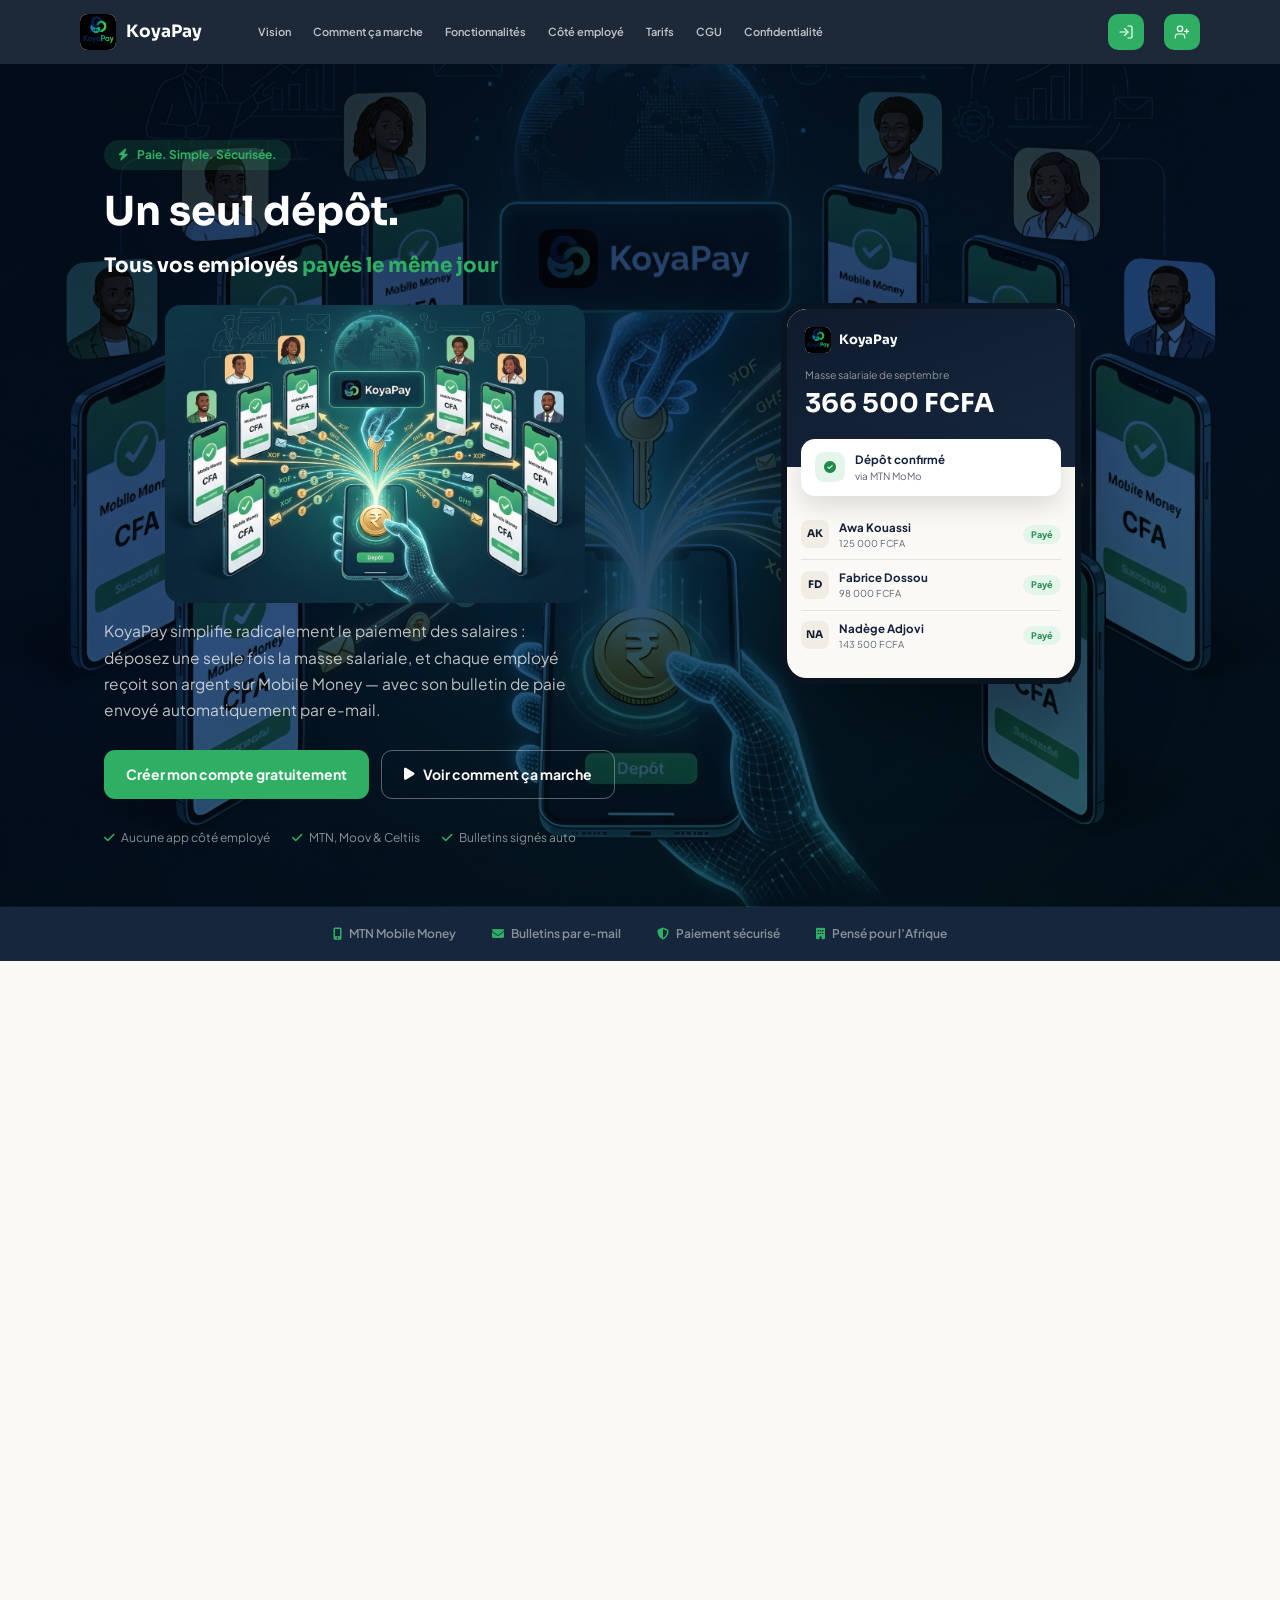
==== commit a74377ce: "index.html" ====
--- a/index.html
+++ b/index.html
@@ -109,7 +109,7 @@
 </div>
 
 
-<section class="vision" id="vision">
+<section class="vision anime-scroll" id="vision">
   <div class="wrap">
     <div class="vision-inner">
       <div class="vision-globe">
@@ -126,37 +126,37 @@
   </div>
 </section>
 
-<section id="comment">
+<section id="comment" class="anime-scroll">
   <div class="wrap">
     <p class="eyebrow">Comment ça marche</p>
     <h2 class="section-title">De la préparation au bulletin, en quatre étapes</h2>
     <p class="section-sub">Conçu pour que la paie ne prenne plus toute une journée à l'employeur ou au comptable.</p>
     <div class="steps">
-      <div class="step-card reveal"><div class="step-num">1</div><i class="fa-solid fa-users big"></i><h3>Préparez la paie</h3><p>Ajoutez vos employés (manuellement ou via Excel) et ajustez primes, transport ou retenues du mois.</p></div>
-      <div class="step-card reveal"><div class="step-num">2</div><i class="fa-solid fa-calendar-day big"></i><h3>Choisissez la date</h3><p>Indiquez le mois de salaire concerné. Le paiement peut être lancé le jour même via Mobile Money.</p></div>
-      <div class="step-card reveal"><div class="step-num">3</div><i class="fa-solid fa-wallet big"></i><h3>Déposez une seule fois</h3><p>Un seul dépôt couvre l'ensemble des salaires et des frais, via Mobile Money ou virement.</p></div>
-      <div class="step-card reveal"><div class="step-num">4</div><i class="fa-solid fa-paper-plane big"></i><h3>Tout le monde est payé</h3><p>Chaque employé reçoit son salaire le jour J. Le bulletin de paie est envoyé par e-mail.</p></div>
-    </div>
-  </div>
-</section>
-
-<section class="features-band" id="fonctionnalites">
+      <div class="step-card anime-scroll"><div class="step-num">1</div><i class="fa-solid fa-users big"></i><h3>Préparez la paie</h3><p>Ajoutez vos employés (manuellement ou via Excel) et ajustez primes, transport ou retenues du mois.</p></div>
+      <div class="step-card anime-scroll"><div class="step-num">2</div><i class="fa-solid fa-calendar-day big"></i><h3>Choisissez la date</h3><p>Indiquez le mois de salaire concerné. Le paiement peut être lancé le jour même via Mobile Money.</p></div>
+      <div class="step-card anime-scroll"><div class="step-num">3</div><i class="fa-solid fa-wallet big"></i><h3>Déposez une seule fois</h3><p>Un seul dépôt couvre l'ensemble des salaires et des frais, via Mobile Money ou virement.</p></div>
+      <div class="step-card anime-scroll"><div class="step-num">4</div><i class="fa-solid fa-paper-plane big"></i><h3>Tout le monde est payé</h3><p>Chaque employé reçoit son salaire le jour J. Le bulletin de paie est envoyé par e-mail.</p></div>
+    </div>
+  </div>
+</section>
+
+<section class="features-band anime-scroll" id="fonctionnalites">
   <div class="wrap">
     <p class="eyebrow">Pour l'employeur</p>
     <h2 class="section-title">Tout ce qu'il faut pour gérer la paie, au même endroit</h2>
     <p class="section-sub">Employés, paiements, suivi et documents — sans jongler entre plusieurs outils.</p>
     <div class="feat-grid">
-      <div class="feat-card reveal"><i class="fa-solid fa-user-plus"></i><h3>Gestion des employés</h3><p>Ajout manuel ou import Excel, avec contrôle des erreurs ligne par ligne.</p></div>
-      <div class="feat-card reveal"><i class="fa-solid fa-chart-line"></i><h3>Suivi en temps réel</h3><p>Statuts payé / en attente / échec, avec relance en un clic.</p></div>
-      <div class="feat-card reveal"><i class="fa-solid fa-file-invoice"></i><h3>Bulletins automatiques</h3><p>Générés et signés avec votre cachet, envoyés sans action manuelle.</p></div>
-      <div class="feat-card reveal"><i class="fa-solid fa-clock-rotate-left"></i><h3>Historique &amp; exports</h3><p>Retrouvez chaque paie passée et exportez vos journaux de paiement.</p></div>
-      <div class="feat-card reveal"><i class="fa-solid fa-shield-halved"></i><h3>Sécurité</h3><p>OTP, verrouillage et suivi CNSS par employé pour rester conforme.</p></div>
+      <div class="feat-card anime-scroll"><i class="fa-solid fa-user-plus"></i><h3>Gestion des employés</h3><p>Ajout manuel ou import Excel, avec contrôle des erreurs ligne par ligne.</p></div>
+      <div class="feat-card anime-scroll"><i class="fa-solid fa-chart-line"></i><h3>Suivi en temps réel</h3><p>Statuts payé / en attente / échec, avec relance en un clic.</p></div>
+      <div class="feat-card anime-scroll"><i class="fa-solid fa-file-invoice"></i><h3>Bulletins automatiques</h3><p>Générés et signés avec votre cachet, envoyés sans action manuelle.</p></div>
+      <div class="feat-card anime-scroll"><i class="fa-solid fa-clock-rotate-left"></i><h3>Historique &amp; exports</h3><p>Retrouvez chaque paie passée et exportez vos journaux de paiement.</p></div>
+      <div class="feat-card anime-scroll"><i class="fa-solid fa-shield-halved"></i><h3>Sécurité</h3><p>OTP, verrouillage et suivi CNSS par employé pour rester conforme.</p></div>
       
     </div>
   </div>
 </section>
 
-<section class="employee-section" id="employes">
+<section class="employee-section anime-scroll" id="employes">
   <div class="wrap">
     <div class="reveal">
       <div class="wa-mock email-mock">
@@ -180,7 +180,7 @@
   </div>
 </section>
 
-<section id="tarifs">
+<section id="tarifs" class="anime-scroll">
   <div class="wrap" style="text-align:center;">
     <p class="eyebrow" style="margin-left:auto;margin-right:auto;">Tarifs</p>
     <h2 class="section-title" style="margin-left:auto;margin-right:auto;">Des frais clairs, selon la masse salariale</h2>
@@ -205,7 +205,7 @@
   </div>
 </section>
 
-<section class="cta-band" id="cta">
+<section class="cta-band anime-scroll" id="cta">
   <div class="wrap">
     <h2>Prêt à simplifier la paie de votre équipe ?</h2>
     <p>Créez votre compte en quelques minutes. Un seul dépôt, tous vos employés payés le même jour via MTN MoMo.</p>
@@ -216,7 +216,7 @@
   </div>
 </section>
 
-<footer>
+<footer class="anime-scroll">
   <div class="wrap">
     <div style="text-align:center;margin-bottom:18px;">
       <div class="nav-brand" style="justify-content:center;display:inline-flex;color:#fff;">
--- a/style.css
+++ b/style.css
@@ -40,7 +40,8 @@
   .hero-grid{display:grid;grid-template-columns:1.05fr 0.95fr;gap:40px;align-items:center;}
   .hero-eyebrow{display:inline-flex;align-items:center;gap:8px;background:rgba(47,175,100,0.16);color:var(--green);border-radius:20px;padding:6px 14px;font-size:12px;font-weight:700;margin-bottom:18px;}
   .hero h1{font-size:40px;line-height:1.18;margin-bottom:16px;}
-  .hero h1 span{color:var(--green);}
+  .hero h2{font-size:20px;line-height:1.5;margin-bottom:16px;}
+  .hero h2 span{color:var(--green);}
   .hero p.lead{font-size:15.5px;color:rgba(251,249,245,0.75);line-height:1.7;max-width:480px;margin-bottom:26px;}
   .hero-actions{display:flex;gap:12px;flex-wrap:wrap;margin-bottom:30px;}
   .hero-trust{display:flex;gap:22px;font-size:12px;color:rgba(251,249,245,0.55);flex-wrap:wrap;}
@@ -166,26 +167,18 @@
   @media (max-width:560px){.steps{grid-template-columns:1fr;}.feat-grid{grid-template-columns:1fr;}}
   @media (max-width:480px){.wrap{padding:0 16px;}.hero{padding:56px 0 48px;}.hero h1{font-size:28px;}}
 
-
-  /* Animations au scroll (contenu visible même si JS lent) */
-  .reveal {
+  /* Animation : arrive de la gauche */
+  .anime-scroll {
     opacity: 0;
-    transform: translateY(22px);
-    transition: opacity 0.65s ease, transform 0.65s ease;
-  }
-  .reveal.on {
+    transform: translateX(-40px);
+    transition: opacity 0.7s ease, transform 0.7s ease;
+  }
+
+  .anime-scroll.visible {
     opacity: 1;
-    transform: none;
-  }
-  .v-block {
-    opacity: 0;
-    transform: translateY(22px);
-    transition: opacity 0.7s ease, transform 0.7s ease;
-  }
-  .v-block.on {
-    opacity: 1;
-    transform: none;
-  }
+    transform: translateX(0);
+  }
+ 
   .steps {
     display: grid;
     grid-template-columns: repeat(4, 1fr);
